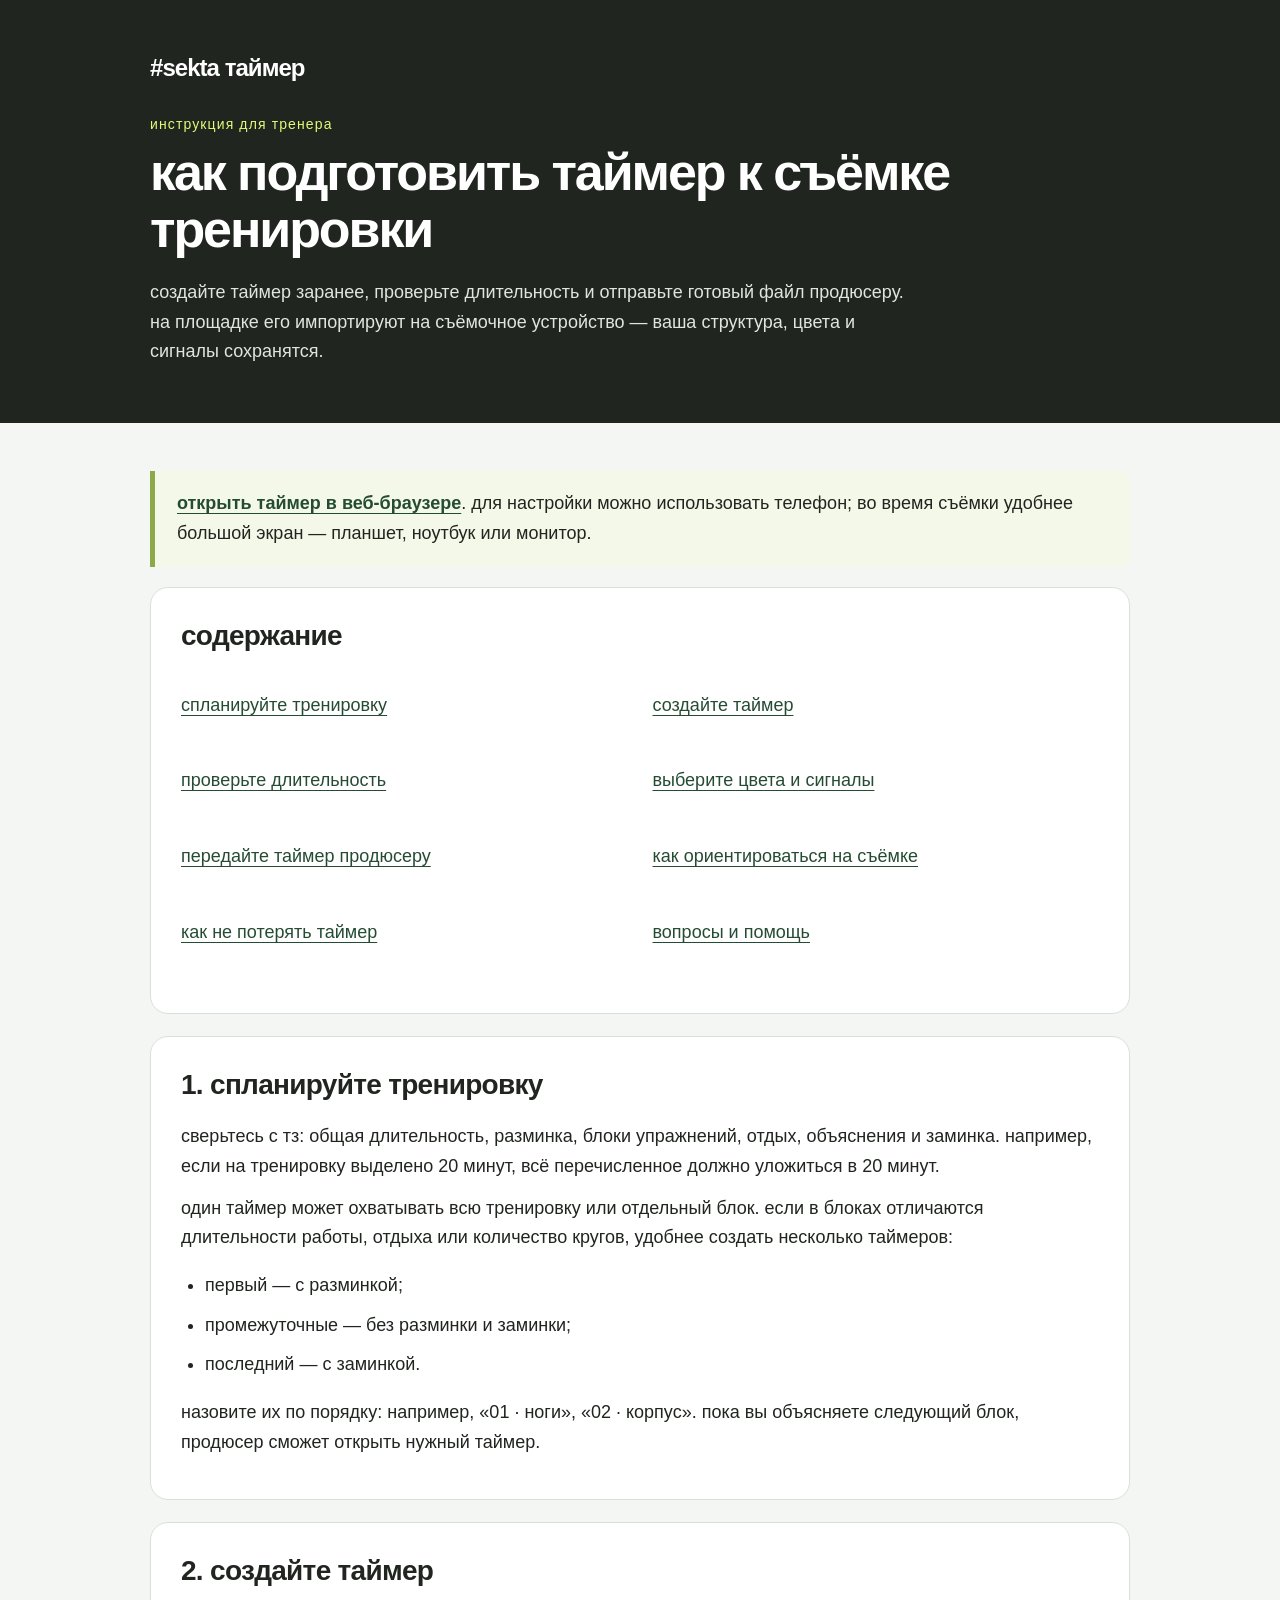
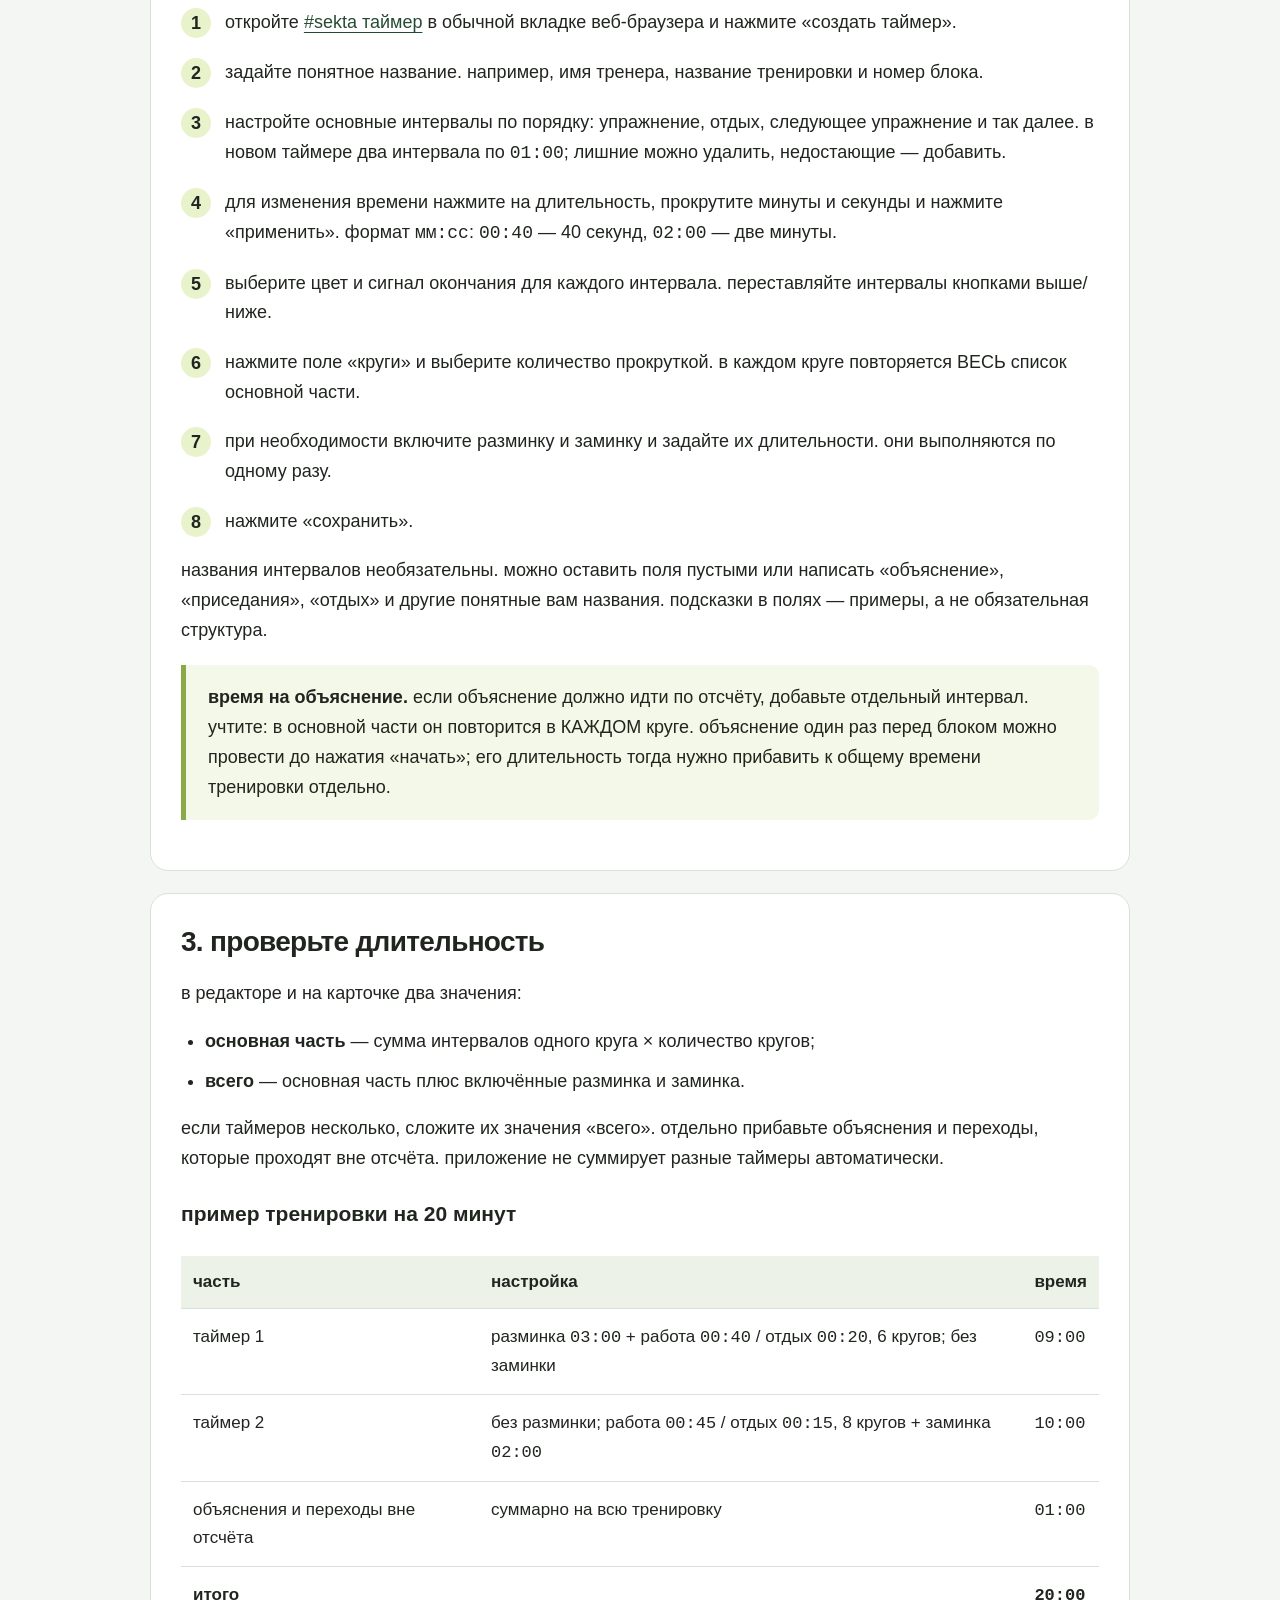
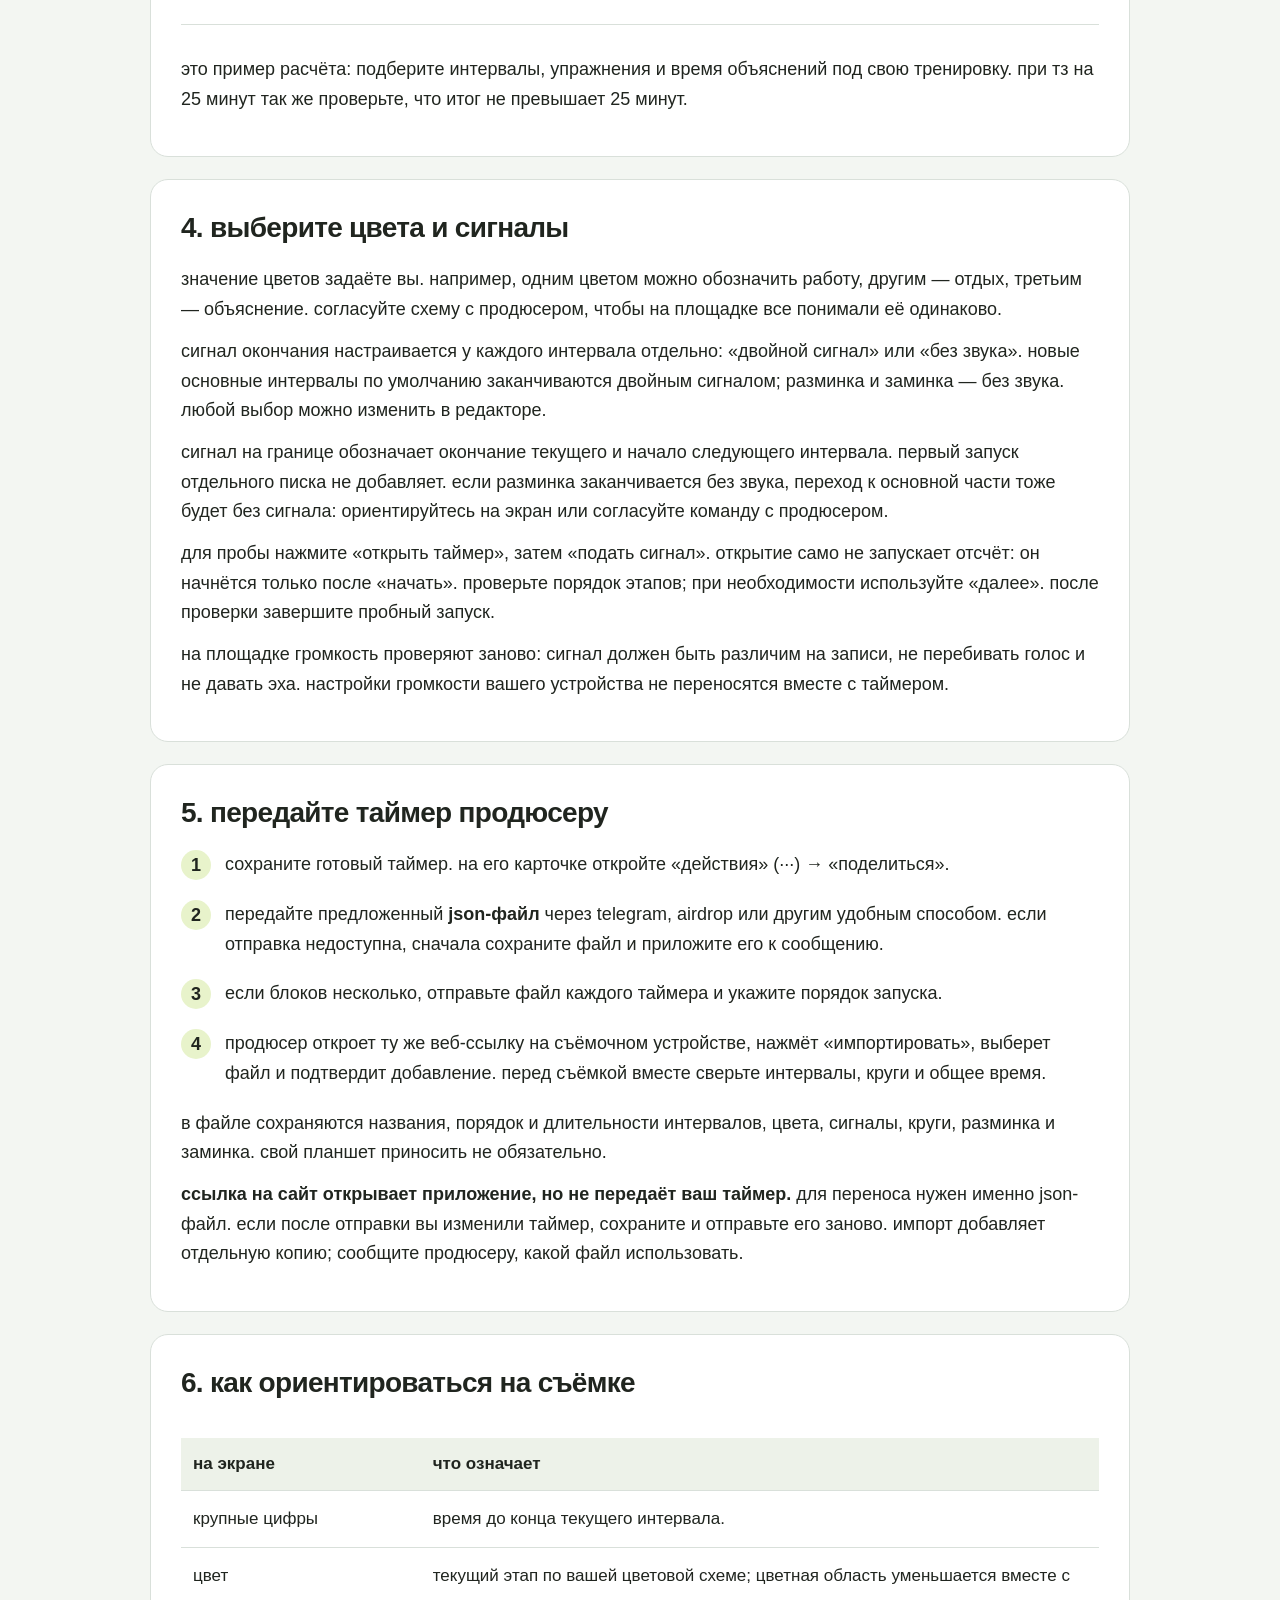
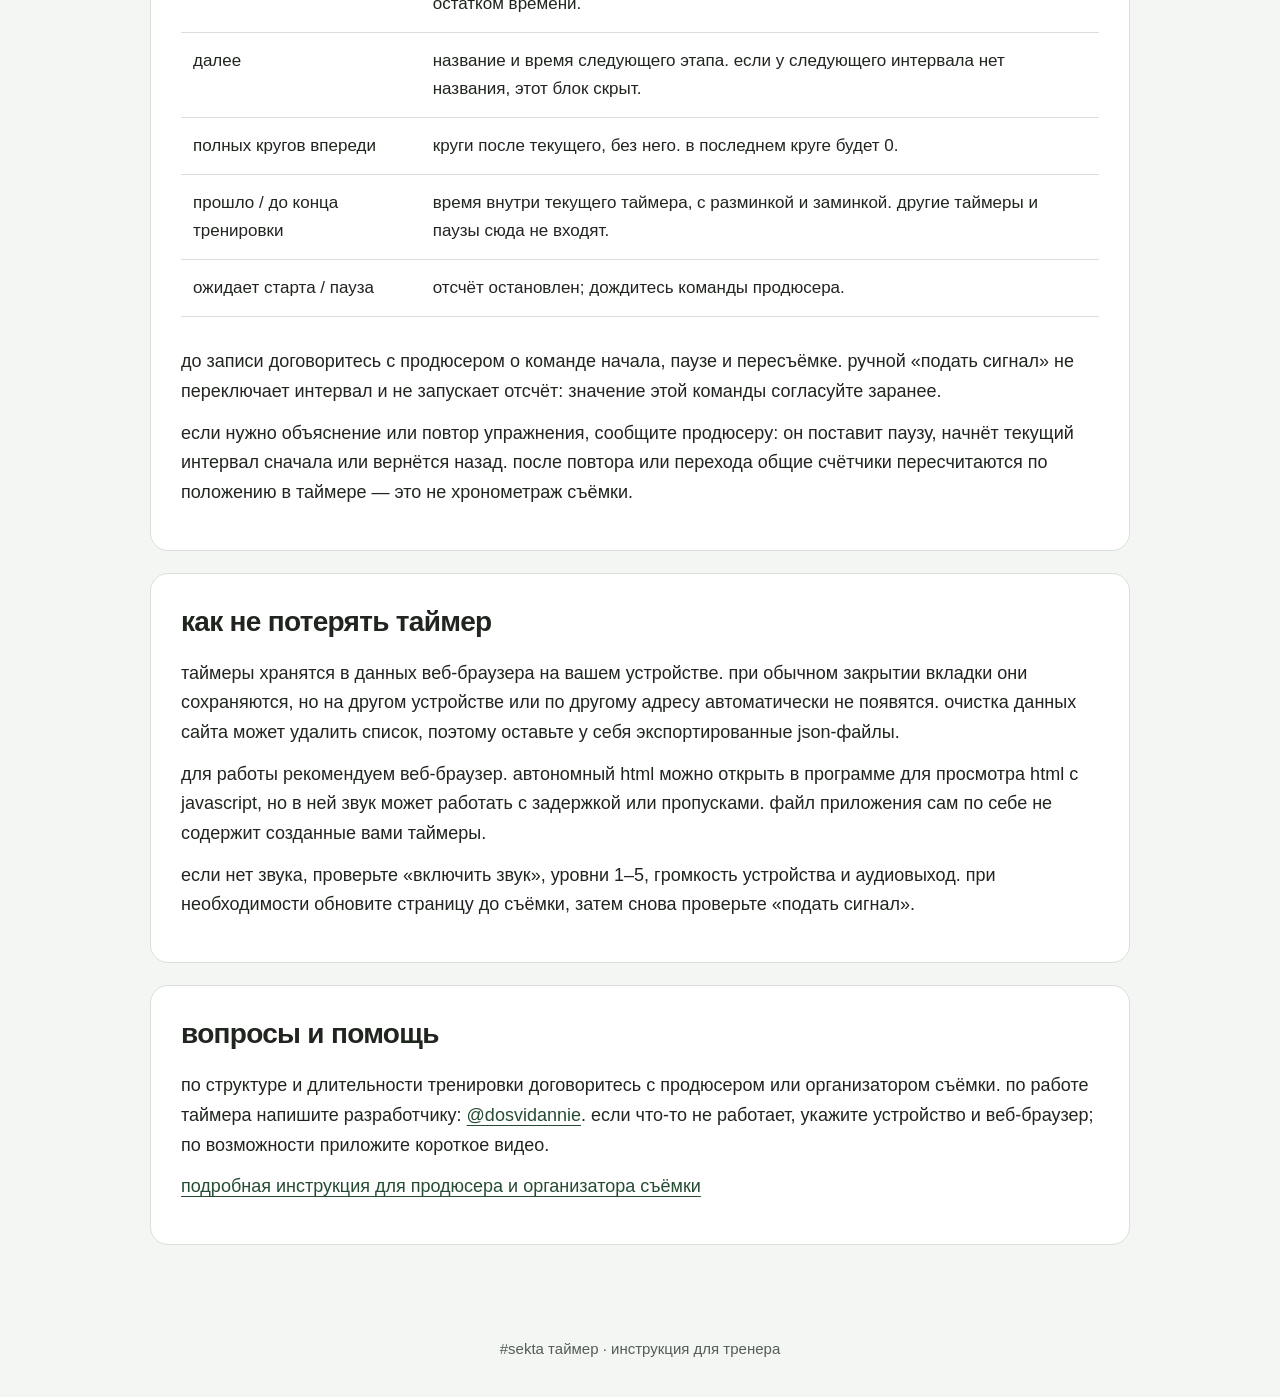
==== trainer-instruction.html @ 2a962382 "Publish separate trainer guide" ====
<!doctype html>
<html lang="ru">
<head>
<meta charset="utf-8">
<meta name="viewport" content="width=device-width, initial-scale=1">
<title>#sekta таймер — инструкция для тренера</title>
<style>
:root{color-scheme:light;--ink:#20251f;--muted:#535e55;--line:#d9e0da;--accent:#dffc77}*{box-sizing:border-box}html{scroll-behavior:smooth;scroll-padding-top:24px}body{margin:0;background:#f3f6f2;color:var(--ink);font-family:-apple-system,BlinkMacSystemFont,"Segoe UI",sans-serif;line-height:1.65;font-size:18px}header{background:#20251f;color:#fff;padding:48px max(24px,calc((100% - 980px)/2)) 44px}.brand{display:inline-block;font-size:24px;font-weight:700;letter-spacing:-.04em}.eyebrow{font-size:14px;letter-spacing:.08em;margin:25px 0 8px;color:#dffc77}h1{font-size:clamp(32px,5vw,52px);letter-spacing:-.04em;line-height:1.1;margin:0 0 20px;max-width:800px}header p{max-width:760px;color:#e0e6df}main{max-width:1028px;margin:auto;padding:28px 24px 70px}section,nav{background:white;border:1px solid var(--line);border-radius:18px;padding:30px;margin:0 0 22px}h2{font-size:28px;letter-spacing:-.025em;line-height:1.25;margin:0 0 20px}h3{font-size:21px;line-height:1.35;margin:26px 0 10px}p{margin:12px 0}a{color:#254c33;text-underline-offset:4px}header a{color:var(--accent)}strong{font-weight:750}li{margin:10px 0}ul,ol{padding-left:24px}.note{padding:18px 22px;border-left:5px solid #8ca947;background:#f3f8e8;border-radius:0 10px 10px 0;margin:20px 0}.pending{background:#fff6e8;border-color:#daa954}.small{font-size:15px;color:var(--muted)}.toc{display:grid;grid-template-columns:1fr 1fr;gap:10px 25px;list-style:none;padding:0}.toc a{display:block;padding:8px 0}.table-wrap{overflow-x:auto}table{width:100%;border-collapse:collapse;font-size:17px;margin:18px 0}th,td{padding:14px 12px;border-bottom:1px solid var(--line);vertical-align:top;text-align:left}th{background:#edf2e9;line-height:1.4}th:first-child,td:first-child{min-width:140px}code,.time{font-family:ui-monospace,SFMono-Regular,monospace;font-variant-numeric:tabular-nums;white-space:nowrap}.formula{padding:18px;background:#f1f4ef;border-radius:10px;line-height:1.9}.steps{counter-reset:step;list-style:none;padding:0}.steps li{position:relative;padding-left:44px;margin:20px 0}.steps li:before{counter-increment:step;content:counter(step);position:absolute;left:0;top:0;border-radius:50%;background:#e8f3cb;width:30px;height:30px;text-align:center;font-weight:700;line-height:30px}.toplink{font-size:15px;margin-top:24px;display:inline-block}footer{color:var(--muted);font-size:15px;text-align:center;padding:0 24px 35px}.no-break{break-inside:avoid}@media(max-width:650px){body{font-size:17px}header{padding:30px 22px}main{padding:20px 12px 40px}section,nav{padding:24px 20px}.toc{grid-template-columns:1fr}h2{font-size:25px}table{font-size:16px}}@media print{body{background:white;font-size:11pt}header{background:white;color:#111;padding:0 0 20px;border-bottom:2px solid #111}header p,.eyebrow{color:#444}main{padding:20px 0;max-width:none}section,nav{border:0;padding:0;margin-bottom:28px;break-inside:auto}h1{font-size:28pt}h2{font-size:19pt;break-after:avoid}h3{break-after:avoid}table{font-size:10pt}tr,.note{break-inside:avoid}.toplink{display:none}.table-wrap{overflow:visible}a{color:inherit}footer{text-align:left;padding:0}}
</style>
</head>
<body>
<header id="top"><div class="brand">#sekta таймер</div><div class="eyebrow">инструкция для тренера</div><h1>как подготовить таймер к съёмке тренировки</h1><p>создайте таймер заранее, проверьте длительность и отправьте готовый файл продюсеру. на площадке его импортируют на съёмочное устройство — ваша структура, цвета и сигналы сохранятся.</p></header>
<main>
<div class="note"><strong><a href="https://dosvidannie.github.io/sekta-timer-preview/">открыть таймер в веб-браузере</a></strong>. для настройки можно использовать телефон; во время съёмки удобнее большой экран — планшет, ноутбук или монитор.</div>
<nav aria-label="содержание"><h2>содержание</h2><ul class="toc"><li><a href="#plan">спланируйте тренировку</a></li><li><a href="#create">создайте таймер</a></li><li><a href="#time">проверьте длительность</a></li><li><a href="#signals">выберите цвета и сигналы</a></li><li><a href="#send">передайте таймер продюсеру</a></li><li><a href="#shoot">как ориентироваться на съёмке</a></li><li><a href="#storage">как не потерять таймер</a></li><li><a href="#contact">вопросы и помощь</a></li></ul></nav>
<section id="plan"><h2>1. спланируйте тренировку</h2><p>сверьтесь с тз: общая длительность, разминка, блоки упражнений, отдых, объяснения и заминка. например, если на тренировку выделено 20 минут, всё перечисленное должно уложиться в 20 минут.</p><p>один таймер может охватывать всю тренировку или отдельный блок. если в блоках отличаются длительности работы, отдыха или количество кругов, удобнее создать несколько таймеров:</p><ul><li>первый — с разминкой;</li><li>промежуточные — без разминки и заминки;</li><li>последний — с заминкой.</li></ul><p>назовите их по порядку: например, «01 · ноги», «02 · корпус». пока вы объясняете следующий блок, продюсер сможет открыть нужный таймер.</p></section>
<section id="create"><h2>2. создайте таймер</h2><ol class="steps"><li>откройте <a href="https://dosvidannie.github.io/sekta-timer-preview/">#sekta таймер</a> в обычной вкладке веб-браузера и нажмите «создать таймер».</li><li>задайте понятное название. например, имя тренера, название тренировки и номер блока.</li><li>настройте основные интервалы по порядку: упражнение, отдых, следующее упражнение и так далее. в новом таймере два интервала по <code>01:00</code>; лишние можно удалить, недостающие — добавить.</li><li>для изменения времени нажмите на длительность, прокрутите минуты и секунды и нажмите «применить». формат <code>мм:сс</code>: <code>00:40</code> — 40 секунд, <code>02:00</code> — две минуты.</li><li>выберите цвет и сигнал окончания для каждого интервала. переставляйте интервалы кнопками выше/ниже.</li><li>нажмите поле «круги» и выберите количество прокруткой. в каждом круге повторяется ВЕСЬ список основной части.</li><li>при необходимости включите разминку и заминку и задайте их длительности. они выполняются по одному разу.</li><li>нажмите «сохранить».</li></ol><p>названия интервалов необязательны. можно оставить поля пустыми или написать «объяснение», «приседания», «отдых» и другие понятные вам названия. подсказки в полях — примеры, а не обязательная структура.</p><div class="note"><strong>время на объяснение.</strong> если объяснение должно идти по отсчёту, добавьте отдельный интервал. учтите: в основной части он повторится в КАЖДОМ круге. объяснение один раз перед блоком можно провести до нажатия «начать»; его длительность тогда нужно прибавить к общему времени тренировки отдельно.</div></section>
<section id="time"><h2>3. проверьте длительность</h2><p>в редакторе и на карточке два значения:</p><ul><li><strong>основная часть</strong> — сумма интервалов одного круга × количество кругов;</li><li><strong>всего</strong> — основная часть плюс включённые разминка и заминка.</li></ul><p>если таймеров несколько, сложите их значения «всего». отдельно прибавьте объяснения и переходы, которые проходят вне отсчёта. приложение не суммирует разные таймеры автоматически.</p><h3>пример тренировки на 20 минут</h3><div class="table-wrap"><table><thead><tr><th>часть</th><th>настройка</th><th>время</th></tr></thead><tbody><tr><td>таймер 1</td><td>разминка <code>03:00</code> + работа <code>00:40</code> / отдых <code>00:20</code>, 6 кругов; без заминки</td><td><code>09:00</code></td></tr><tr><td>таймер 2</td><td>без разминки; работа <code>00:45</code> / отдых <code>00:15</code>, 8 кругов + заминка <code>02:00</code></td><td><code>10:00</code></td></tr><tr><td>объяснения и переходы вне отсчёта</td><td>суммарно на всю тренировку</td><td><code>01:00</code></td></tr><tr><td><strong>итого</strong></td><td></td><td><strong><code>20:00</code></strong></td></tr></tbody></table></div><p>это пример расчёта: подберите интервалы, упражнения и время объяснений под свою тренировку. при тз на 25 минут так же проверьте, что итог не превышает 25 минут.</p></section>
<section id="signals"><h2>4. выберите цвета и сигналы</h2><p>значение цветов задаёте вы. например, одним цветом можно обозначить работу, другим — отдых, третьим — объяснение. согласуйте схему с продюсером, чтобы на площадке все понимали её одинаково.</p><p>сигнал окончания настраивается у каждого интервала отдельно: «двойной сигнал» или «без звука». новые основные интервалы по умолчанию заканчиваются двойным сигналом; разминка и заминка — без звука. любой выбор можно изменить в редакторе.</p><p>сигнал на границе обозначает окончание текущего и начало следующего интервала. первый запуск отдельного писка не добавляет. если разминка заканчивается без звука, переход к основной части тоже будет без сигнала: ориентируйтесь на экран или согласуйте команду с продюсером.</p><p>для пробы нажмите «открыть таймер», затем «подать сигнал». открытие само не запускает отсчёт: он начнётся только после «начать». проверьте порядок этапов; при необходимости используйте «далее». после проверки завершите пробный запуск.</p><p>на площадке громкость проверяют заново: сигнал должен быть различим на записи, не перебивать голос и не давать эха. настройки громкости вашего устройства не переносятся вместе с таймером.</p></section>
<section id="send"><h2>5. передайте таймер продюсеру</h2><ol class="steps"><li>сохраните готовый таймер. на его карточке откройте «действия» (···) → «поделиться».</li><li>передайте предложенный <strong>json-файл</strong> через telegram, airdrop или другим удобным способом. если отправка недоступна, сначала сохраните файл и приложите его к сообщению.</li><li>если блоков несколько, отправьте файл каждого таймера и укажите порядок запуска.</li><li>продюсер откроет ту же веб-ссылку на съёмочном устройстве, нажмёт «импортировать», выберет файл и подтвердит добавление. перед съёмкой вместе сверьте интервалы, круги и общее время.</li></ol><p>в файле сохраняются названия, порядок и длительности интервалов, цвета, сигналы, круги, разминка и заминка. свой планшет приносить не обязательно.</p><p><strong>ссылка на сайт открывает приложение, но не передаёт ваш таймер.</strong> для переноса нужен именно json-файл. если после отправки вы изменили таймер, сохраните и отправьте его заново. импорт добавляет отдельную копию; сообщите продюсеру, какой файл использовать.</p></section>
<section id="shoot"><h2>6. как ориентироваться на съёмке</h2><div class="table-wrap"><table><thead><tr><th>на экране</th><th>что означает</th></tr></thead><tbody><tr><td>крупные цифры</td><td>время до конца текущего интервала.</td></tr><tr><td>цвет</td><td>текущий этап по вашей цветовой схеме; цветная область уменьшается вместе с остатком времени.</td></tr><tr><td>далее</td><td>название и время следующего этапа. если у следующего интервала нет названия, этот блок скрыт.</td></tr><tr><td>полных кругов впереди</td><td>круги после текущего, без него. в последнем круге будет 0.</td></tr><tr><td>прошло / до конца тренировки</td><td>время внутри текущего таймера, с разминкой и заминкой. другие таймеры и паузы сюда не входят.</td></tr><tr><td>ожидает старта / пауза</td><td>отсчёт остановлен; дождитесь команды продюсера.</td></tr></tbody></table></div><p>до записи договоритесь с продюсером о команде начала, паузе и пересъёмке. ручной «подать сигнал» не переключает интервал и не запускает отсчёт: значение этой команды согласуйте заранее.</p><p>если нужно объяснение или повтор упражнения, сообщите продюсеру: он поставит паузу, начнёт текущий интервал сначала или вернётся назад. после повтора или перехода общие счётчики пересчитаются по положению в таймере — это не хронометраж съёмки.</p></section>
<section id="storage"><h2>как не потерять таймер</h2><p>таймеры хранятся в данных веб-браузера на вашем устройстве. при обычном закрытии вкладки они сохраняются, но на другом устройстве или по другому адресу автоматически не появятся. очистка данных сайта может удалить список, поэтому оставьте у себя экспортированные json-файлы.</p><p>для работы рекомендуем веб-браузер. автономный html можно открыть в программе для просмотра html с javascript, но в ней звук может работать с задержкой или пропусками. файл приложения сам по себе не содержит созданные вами таймеры.</p><p>если нет звука, проверьте «включить звук», уровни 1–5, громкость устройства и аудиовыход. при необходимости обновите страницу до съёмки, затем снова проверьте «подать сигнал».</p></section>
<section id="contact"><h2>вопросы и помощь</h2><p>по структуре и длительности тренировки договоритесь с продюсером или организатором съёмки. по работе таймера напишите разработчику: <a href="https://t.me/dosvidannie">@dosvidannie</a>. если что-то не работает, укажите устройство и веб-браузер; по возможности приложите короткое видео.</p><p><a href="https://dosvidannie.github.io/sekta-timer-preview/instruction.html">подробная инструкция для продюсера и организатора съёмки</a></p></section>
</main><footer>#sekta таймер · инструкция для тренера</footer>
</body></html>
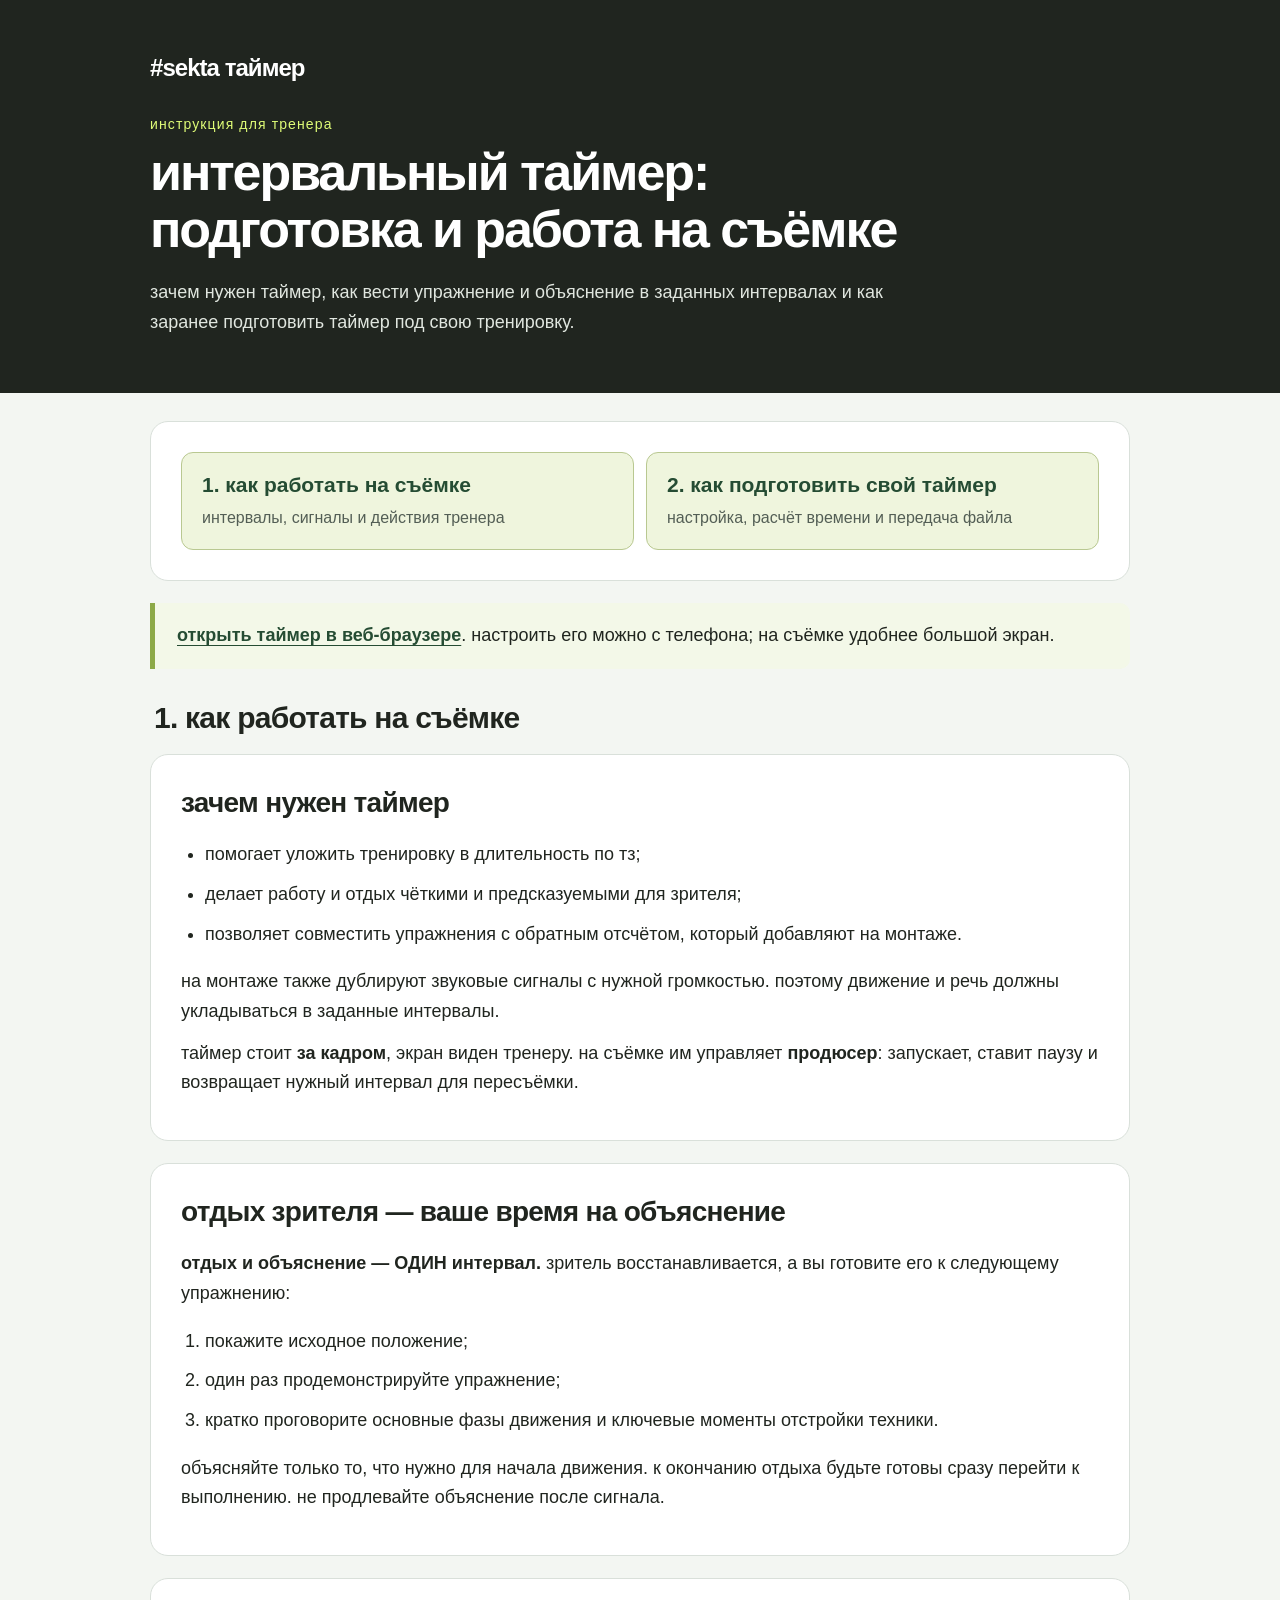
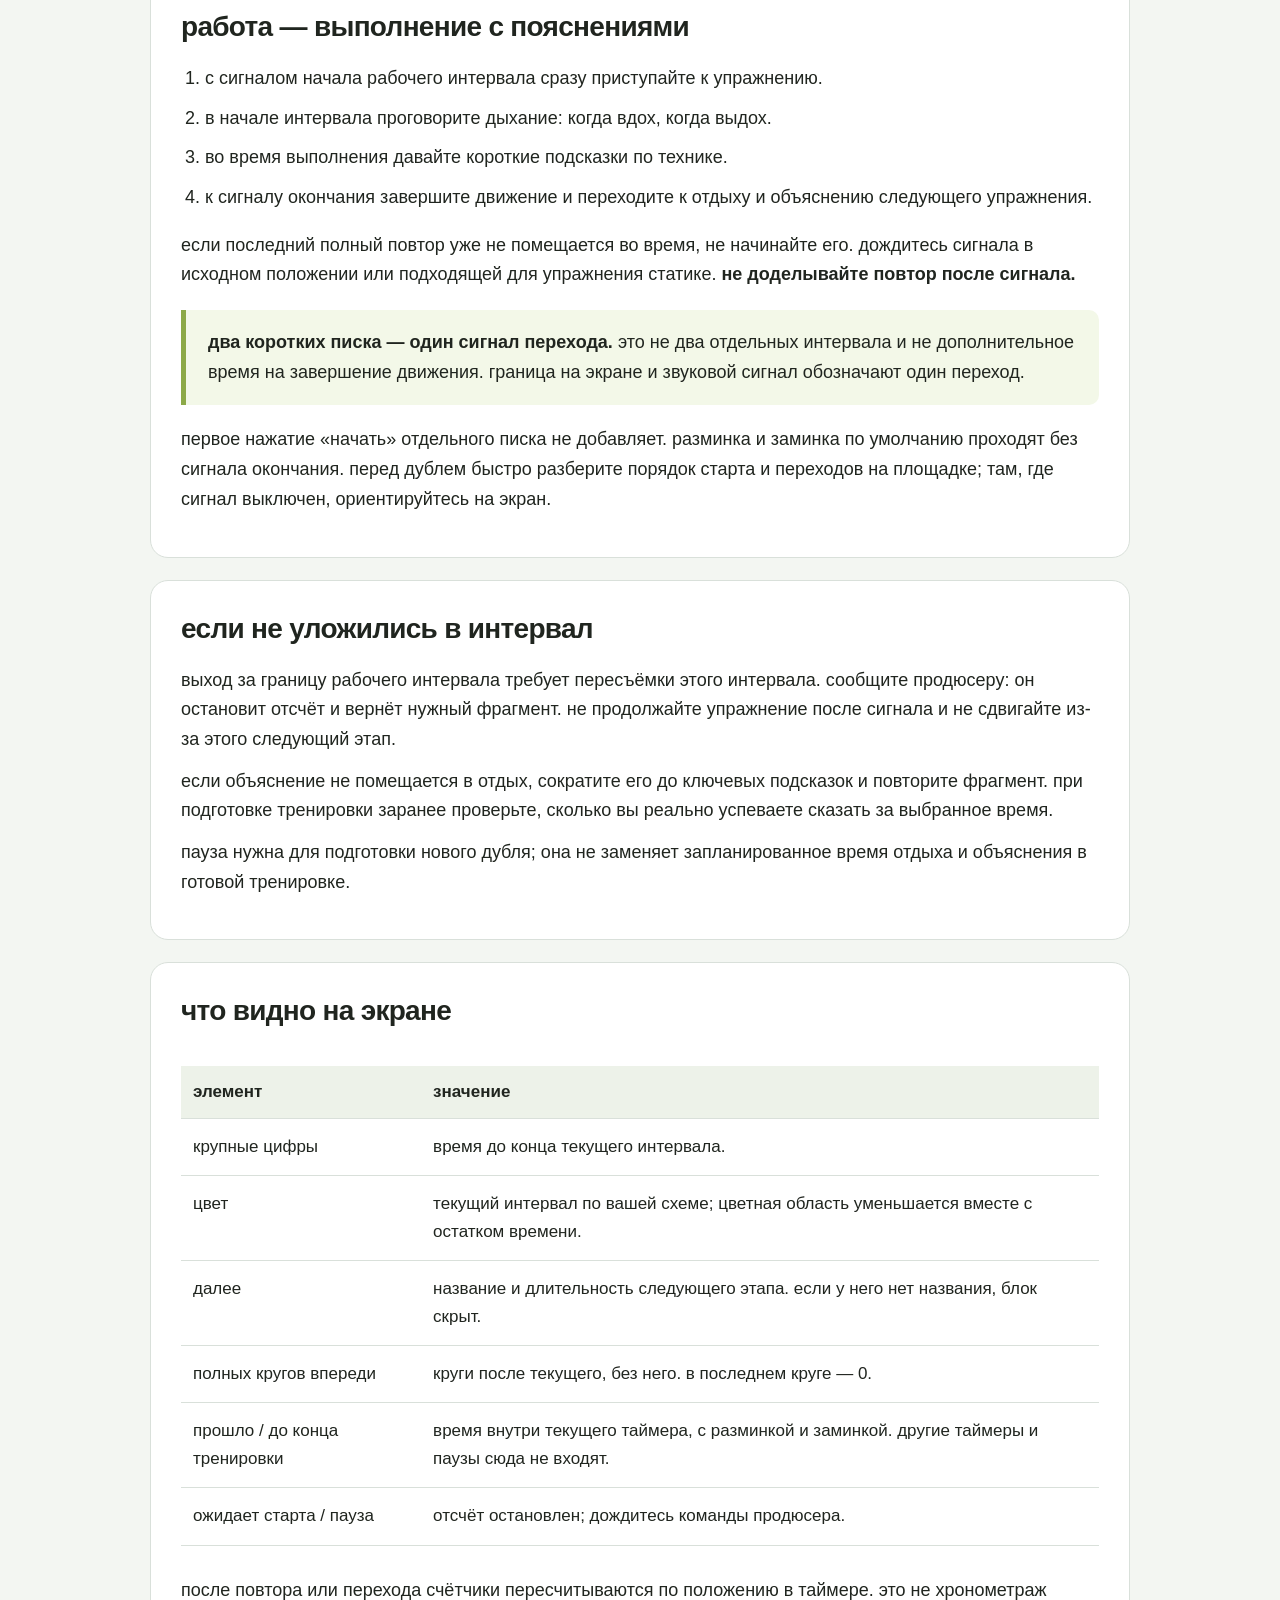
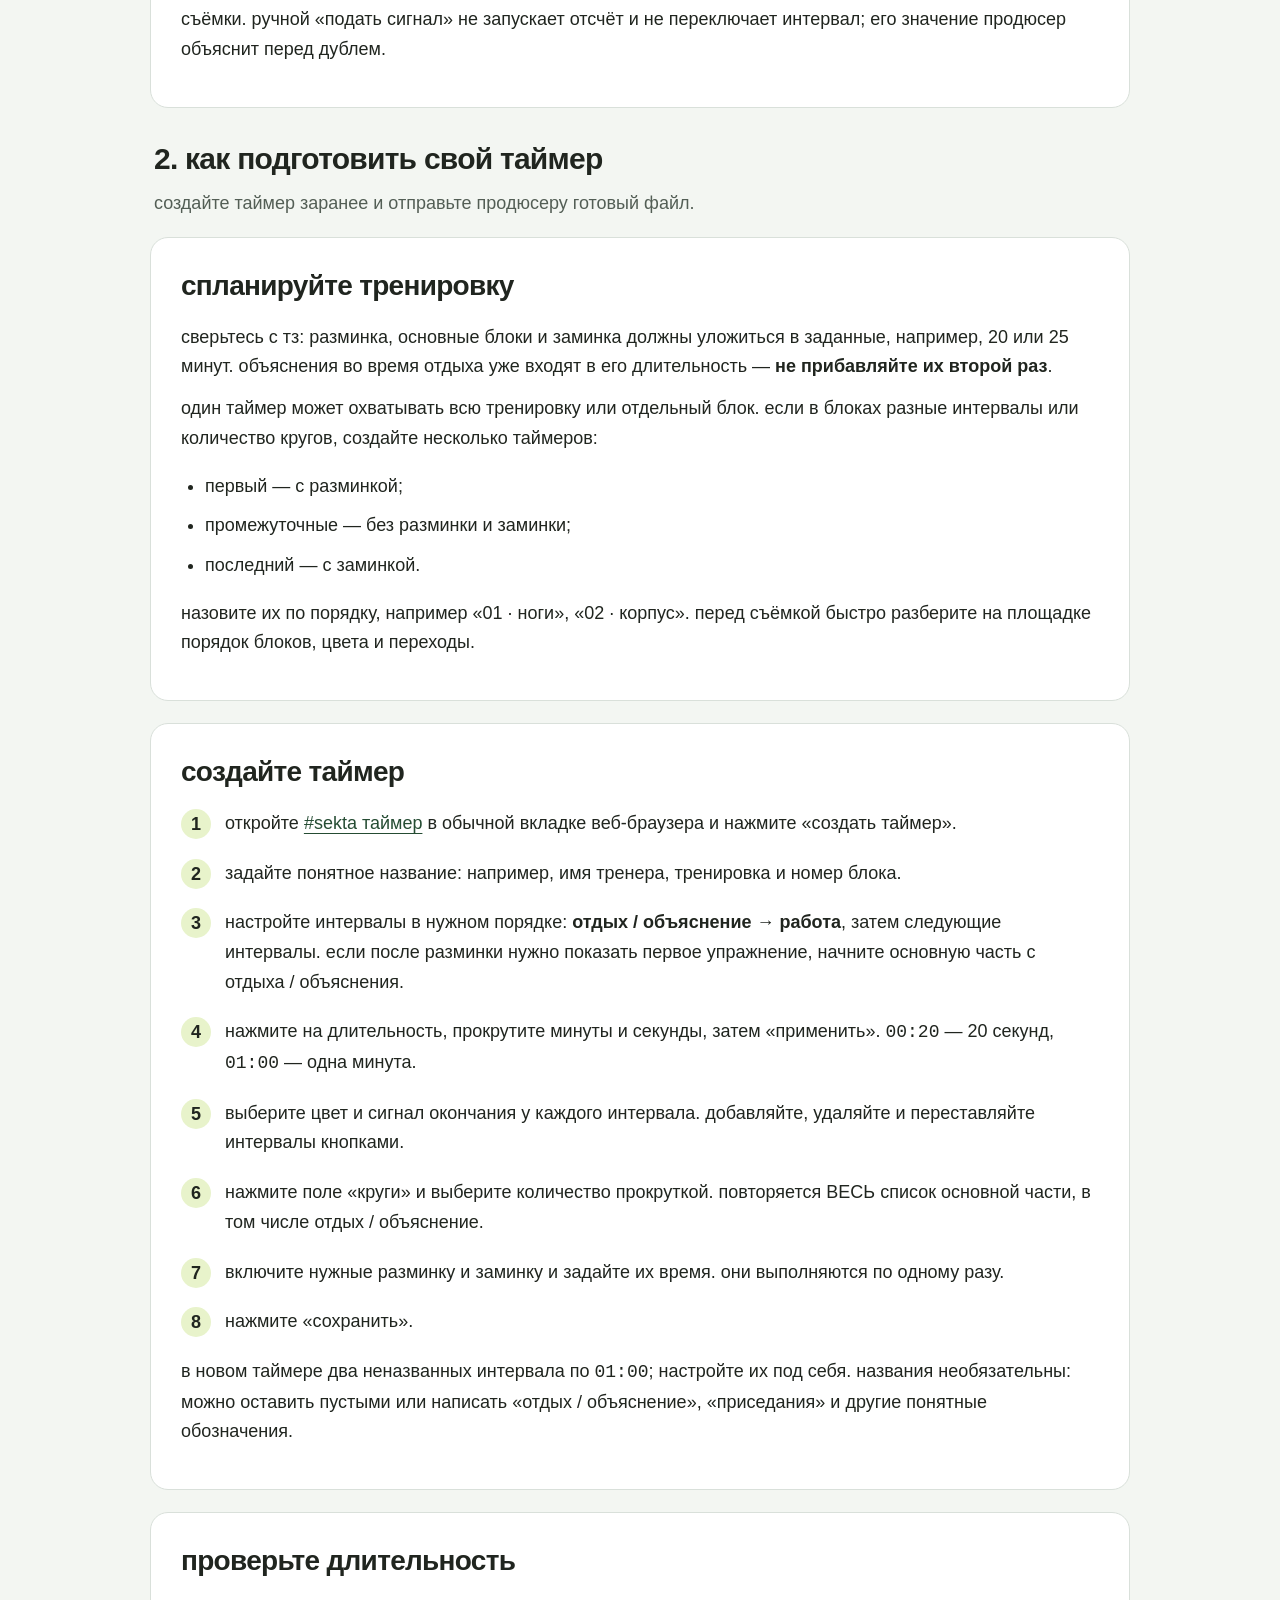
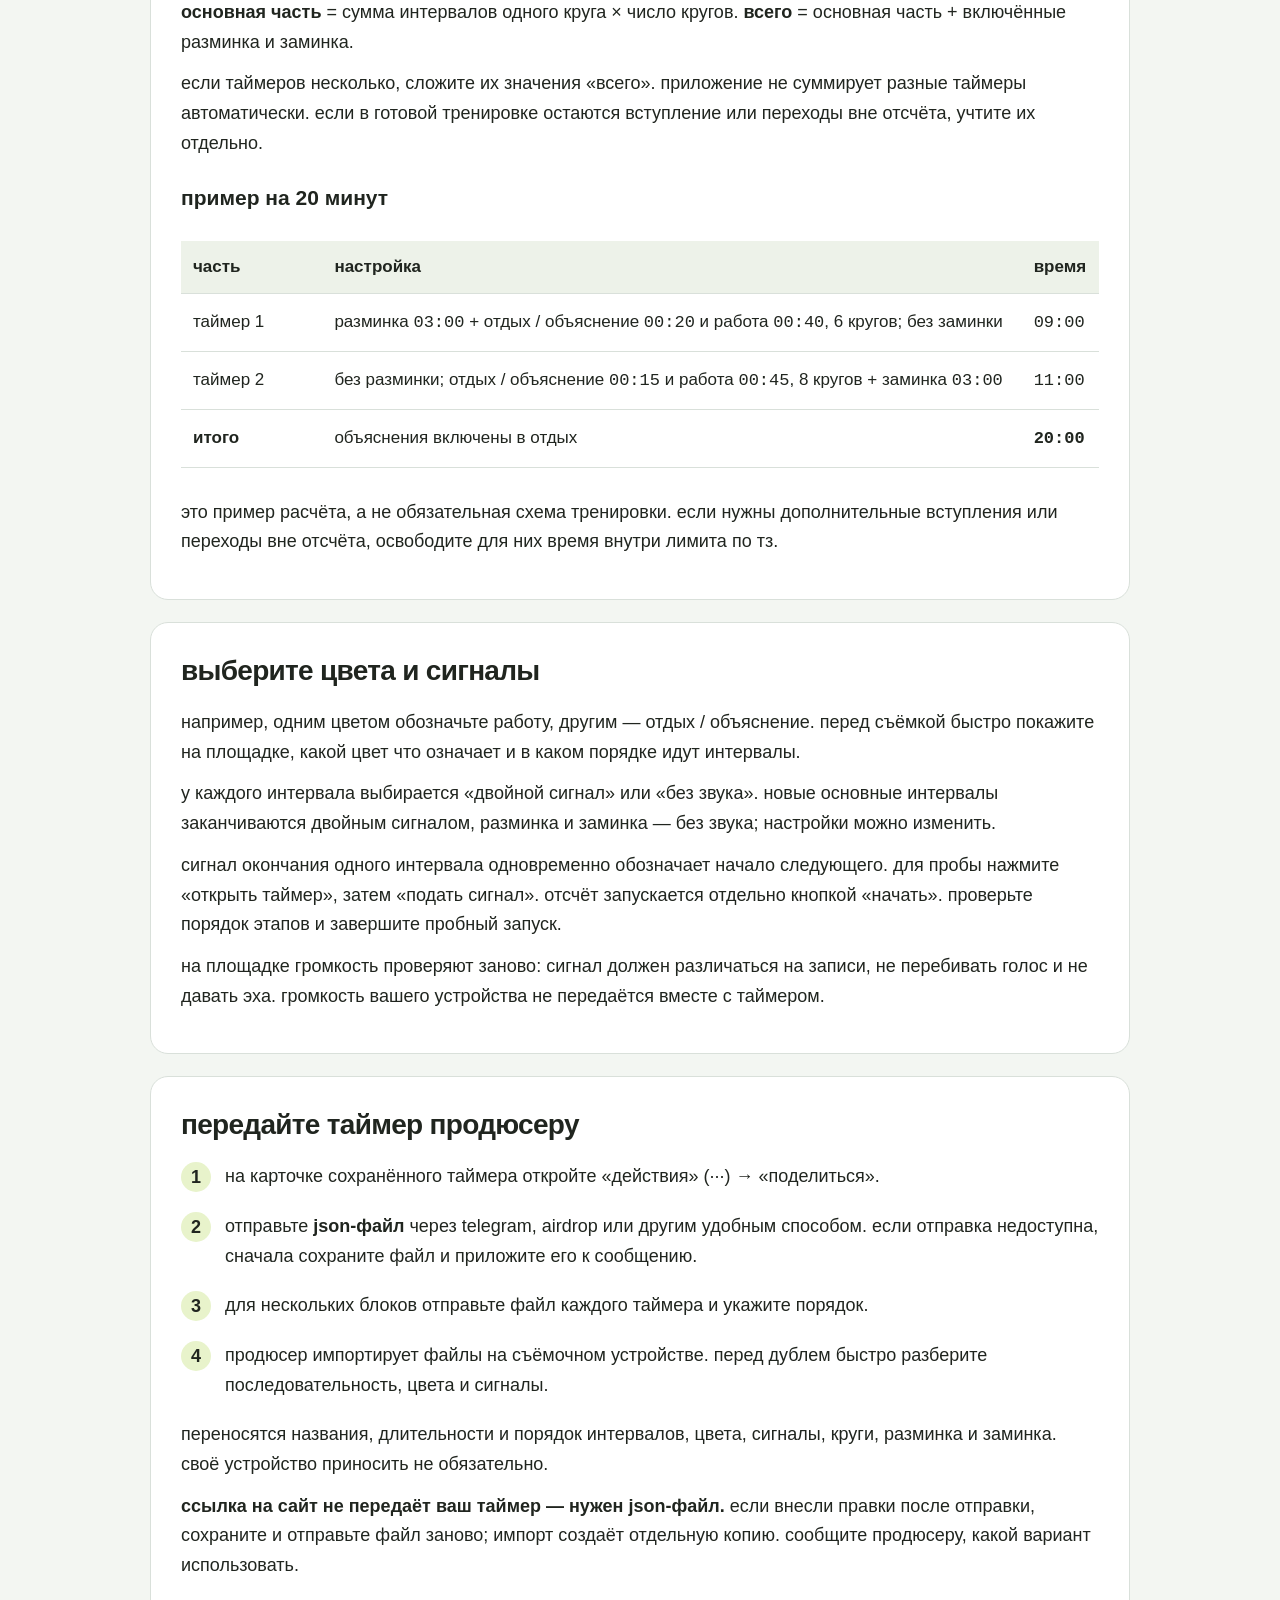
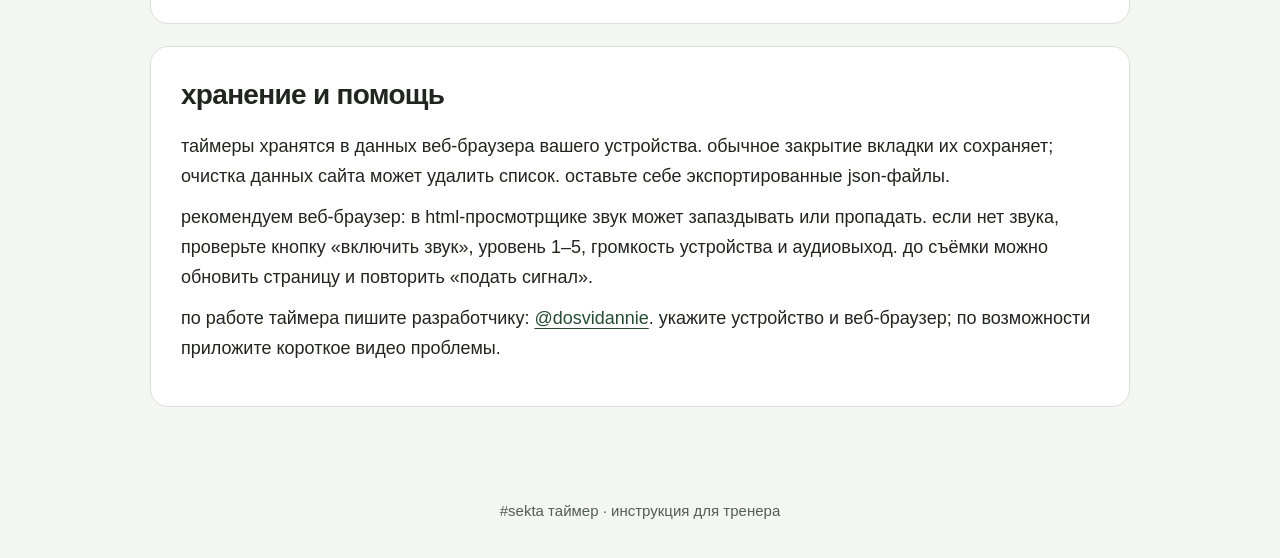
==== commit 6ad0c25c: "Update filming guidance and producer instructions" ====
--- a/trainer-instruction.html
+++ b/trainer-instruction.html
@@ -6,20 +6,26 @@
 <title>#sekta таймер — инструкция для тренера</title>
 <style>
 :root{color-scheme:light;--ink:#20251f;--muted:#535e55;--line:#d9e0da;--accent:#dffc77}*{box-sizing:border-box}html{scroll-behavior:smooth;scroll-padding-top:24px}body{margin:0;background:#f3f6f2;color:var(--ink);font-family:-apple-system,BlinkMacSystemFont,"Segoe UI",sans-serif;line-height:1.65;font-size:18px}header{background:#20251f;color:#fff;padding:48px max(24px,calc((100% - 980px)/2)) 44px}.brand{display:inline-block;font-size:24px;font-weight:700;letter-spacing:-.04em}.eyebrow{font-size:14px;letter-spacing:.08em;margin:25px 0 8px;color:#dffc77}h1{font-size:clamp(32px,5vw,52px);letter-spacing:-.04em;line-height:1.1;margin:0 0 20px;max-width:800px}header p{max-width:760px;color:#e0e6df}main{max-width:1028px;margin:auto;padding:28px 24px 70px}section,nav{background:white;border:1px solid var(--line);border-radius:18px;padding:30px;margin:0 0 22px}h2{font-size:28px;letter-spacing:-.025em;line-height:1.25;margin:0 0 20px}h3{font-size:21px;line-height:1.35;margin:26px 0 10px}p{margin:12px 0}a{color:#254c33;text-underline-offset:4px}header a{color:var(--accent)}strong{font-weight:750}li{margin:10px 0}ul,ol{padding-left:24px}.note{padding:18px 22px;border-left:5px solid #8ca947;background:#f3f8e8;border-radius:0 10px 10px 0;margin:20px 0}.pending{background:#fff6e8;border-color:#daa954}.small{font-size:15px;color:var(--muted)}.toc{display:grid;grid-template-columns:1fr 1fr;gap:10px 25px;list-style:none;padding:0}.toc a{display:block;padding:8px 0}.table-wrap{overflow-x:auto}table{width:100%;border-collapse:collapse;font-size:17px;margin:18px 0}th,td{padding:14px 12px;border-bottom:1px solid var(--line);vertical-align:top;text-align:left}th{background:#edf2e9;line-height:1.4}th:first-child,td:first-child{min-width:140px}code,.time{font-family:ui-monospace,SFMono-Regular,monospace;font-variant-numeric:tabular-nums;white-space:nowrap}.formula{padding:18px;background:#f1f4ef;border-radius:10px;line-height:1.9}.steps{counter-reset:step;list-style:none;padding:0}.steps li{position:relative;padding-left:44px;margin:20px 0}.steps li:before{counter-increment:step;content:counter(step);position:absolute;left:0;top:0;border-radius:50%;background:#e8f3cb;width:30px;height:30px;text-align:center;font-weight:700;line-height:30px}.toplink{font-size:15px;margin-top:24px;display:inline-block}footer{color:var(--muted);font-size:15px;text-align:center;padding:0 24px 35px}.no-break{break-inside:avoid}@media(max-width:650px){body{font-size:17px}header{padding:30px 22px}main{padding:20px 12px 40px}section,nav{padding:24px 20px}.toc{grid-template-columns:1fr}h2{font-size:25px}table{font-size:16px}}@media print{body{background:white;font-size:11pt}header{background:white;color:#111;padding:0 0 20px;border-bottom:2px solid #111}header p,.eyebrow{color:#444}main{padding:20px 0;max-width:none}section,nav{border:0;padding:0;margin-bottom:28px;break-inside:auto}h1{font-size:28pt}h2{font-size:19pt;break-after:avoid}h3{break-after:avoid}table{font-size:10pt}tr,.note{break-inside:avoid}.toplink{display:none}.table-wrap{overflow:visible}a{color:inherit}footer{text-align:left;padding:0}}
+.part-links{display:grid;grid-template-columns:1fr 1fr;gap:12px}.part-links a{display:flex;flex-direction:column;justify-content:center;min-height:90px;padding:18px 20px;background:#eff5dd;border:1px solid #b9c891;border-radius:12px;text-decoration:none}.part-links strong{font-size:21px;line-height:1.3}.part-links span{font-size:16px;margin-top:6px;color:var(--muted)}.part-heading{padding:10px 4px 18px}.part-heading h2{margin:0;font-size:30px}.part-heading p{margin-bottom:0;color:var(--muted)}@media(max-width:650px){.part-links{grid-template-columns:1fr}.part-links a{min-height:80px}.part-heading h2{font-size:26px}}@media print{.part-links{display:none}}
 </style>
 </head>
 <body>
-<header id="top"><div class="brand">#sekta таймер</div><div class="eyebrow">инструкция для тренера</div><h1>как подготовить таймер к съёмке тренировки</h1><p>создайте таймер заранее, проверьте длительность и отправьте готовый файл продюсеру. на площадке его импортируют на съёмочное устройство — ваша структура, цвета и сигналы сохранятся.</p></header>
+<header id="top"><div class="brand">#sekta таймер</div><div class="eyebrow">инструкция для тренера</div><h1>интервальный таймер: подготовка и работа на съёмке</h1><p>зачем нужен таймер, как вести упражнение и объяснение в заданных интервалах и как заранее подготовить таймер под свою тренировку.</p></header>
 <main>
-<div class="note"><strong><a href="https://dosvidannie.github.io/sekta-timer-preview/">открыть таймер в веб-браузере</a></strong>. для настройки можно использовать телефон; во время съёмки удобнее большой экран — планшет, ноутбук или монитор.</div>
-<nav aria-label="содержание"><h2>содержание</h2><ul class="toc"><li><a href="#plan">спланируйте тренировку</a></li><li><a href="#create">создайте таймер</a></li><li><a href="#time">проверьте длительность</a></li><li><a href="#signals">выберите цвета и сигналы</a></li><li><a href="#send">передайте таймер продюсеру</a></li><li><a href="#shoot">как ориентироваться на съёмке</a></li><li><a href="#storage">как не потерять таймер</a></li><li><a href="#contact">вопросы и помощь</a></li></ul></nav>
-<section id="plan"><h2>1. спланируйте тренировку</h2><p>сверьтесь с тз: общая длительность, разминка, блоки упражнений, отдых, объяснения и заминка. например, если на тренировку выделено 20 минут, всё перечисленное должно уложиться в 20 минут.</p><p>один таймер может охватывать всю тренировку или отдельный блок. если в блоках отличаются длительности работы, отдыха или количество кругов, удобнее создать несколько таймеров:</p><ul><li>первый — с разминкой;</li><li>промежуточные — без разминки и заминки;</li><li>последний — с заминкой.</li></ul><p>назовите их по порядку: например, «01 · ноги», «02 · корпус». пока вы объясняете следующий блок, продюсер сможет открыть нужный таймер.</p></section>
-<section id="create"><h2>2. создайте таймер</h2><ol class="steps"><li>откройте <a href="https://dosvidannie.github.io/sekta-timer-preview/">#sekta таймер</a> в обычной вкладке веб-браузера и нажмите «создать таймер».</li><li>задайте понятное название. например, имя тренера, название тренировки и номер блока.</li><li>настройте основные интервалы по порядку: упражнение, отдых, следующее упражнение и так далее. в новом таймере два интервала по <code>01:00</code>; лишние можно удалить, недостающие — добавить.</li><li>для изменения времени нажмите на длительность, прокрутите минуты и секунды и нажмите «применить». формат <code>мм:сс</code>: <code>00:40</code> — 40 секунд, <code>02:00</code> — две минуты.</li><li>выберите цвет и сигнал окончания для каждого интервала. переставляйте интервалы кнопками выше/ниже.</li><li>нажмите поле «круги» и выберите количество прокруткой. в каждом круге повторяется ВЕСЬ список основной части.</li><li>при необходимости включите разминку и заминку и задайте их длительности. они выполняются по одному разу.</li><li>нажмите «сохранить».</li></ol><p>названия интервалов необязательны. можно оставить поля пустыми или написать «объяснение», «приседания», «отдых» и другие понятные вам названия. подсказки в полях — примеры, а не обязательная структура.</p><div class="note"><strong>время на объяснение.</strong> если объяснение должно идти по отсчёту, добавьте отдельный интервал. учтите: в основной части он повторится в КАЖДОМ круге. объяснение один раз перед блоком можно провести до нажатия «начать»; его длительность тогда нужно прибавить к общему времени тренировки отдельно.</div></section>
-<section id="time"><h2>3. проверьте длительность</h2><p>в редакторе и на карточке два значения:</p><ul><li><strong>основная часть</strong> — сумма интервалов одного круга × количество кругов;</li><li><strong>всего</strong> — основная часть плюс включённые разминка и заминка.</li></ul><p>если таймеров несколько, сложите их значения «всего». отдельно прибавьте объяснения и переходы, которые проходят вне отсчёта. приложение не суммирует разные таймеры автоматически.</p><h3>пример тренировки на 20 минут</h3><div class="table-wrap"><table><thead><tr><th>часть</th><th>настройка</th><th>время</th></tr></thead><tbody><tr><td>таймер 1</td><td>разминка <code>03:00</code> + работа <code>00:40</code> / отдых <code>00:20</code>, 6 кругов; без заминки</td><td><code>09:00</code></td></tr><tr><td>таймер 2</td><td>без разминки; работа <code>00:45</code> / отдых <code>00:15</code>, 8 кругов + заминка <code>02:00</code></td><td><code>10:00</code></td></tr><tr><td>объяснения и переходы вне отсчёта</td><td>суммарно на всю тренировку</td><td><code>01:00</code></td></tr><tr><td><strong>итого</strong></td><td></td><td><strong><code>20:00</code></strong></td></tr></tbody></table></div><p>это пример расчёта: подберите интервалы, упражнения и время объяснений под свою тренировку. при тз на 25 минут так же проверьте, что итог не превышает 25 минут.</p></section>
-<section id="signals"><h2>4. выберите цвета и сигналы</h2><p>значение цветов задаёте вы. например, одним цветом можно обозначить работу, другим — отдых, третьим — объяснение. согласуйте схему с продюсером, чтобы на площадке все понимали её одинаково.</p><p>сигнал окончания настраивается у каждого интервала отдельно: «двойной сигнал» или «без звука». новые основные интервалы по умолчанию заканчиваются двойным сигналом; разминка и заминка — без звука. любой выбор можно изменить в редакторе.</p><p>сигнал на границе обозначает окончание текущего и начало следующего интервала. первый запуск отдельного писка не добавляет. если разминка заканчивается без звука, переход к основной части тоже будет без сигнала: ориентируйтесь на экран или согласуйте команду с продюсером.</p><p>для пробы нажмите «открыть таймер», затем «подать сигнал». открытие само не запускает отсчёт: он начнётся только после «начать». проверьте порядок этапов; при необходимости используйте «далее». после проверки завершите пробный запуск.</p><p>на площадке громкость проверяют заново: сигнал должен быть различим на записи, не перебивать голос и не давать эха. настройки громкости вашего устройства не переносятся вместе с таймером.</p></section>
-<section id="send"><h2>5. передайте таймер продюсеру</h2><ol class="steps"><li>сохраните готовый таймер. на его карточке откройте «действия» (···) → «поделиться».</li><li>передайте предложенный <strong>json-файл</strong> через telegram, airdrop или другим удобным способом. если отправка недоступна, сначала сохраните файл и приложите его к сообщению.</li><li>если блоков несколько, отправьте файл каждого таймера и укажите порядок запуска.</li><li>продюсер откроет ту же веб-ссылку на съёмочном устройстве, нажмёт «импортировать», выберет файл и подтвердит добавление. перед съёмкой вместе сверьте интервалы, круги и общее время.</li></ol><p>в файле сохраняются названия, порядок и длительности интервалов, цвета, сигналы, круги, разминка и заминка. свой планшет приносить не обязательно.</p><p><strong>ссылка на сайт открывает приложение, но не передаёт ваш таймер.</strong> для переноса нужен именно json-файл. если после отправки вы изменили таймер, сохраните и отправьте его заново. импорт добавляет отдельную копию; сообщите продюсеру, какой файл использовать.</p></section>
-<section id="shoot"><h2>6. как ориентироваться на съёмке</h2><div class="table-wrap"><table><thead><tr><th>на экране</th><th>что означает</th></tr></thead><tbody><tr><td>крупные цифры</td><td>время до конца текущего интервала.</td></tr><tr><td>цвет</td><td>текущий этап по вашей цветовой схеме; цветная область уменьшается вместе с остатком времени.</td></tr><tr><td>далее</td><td>название и время следующего этапа. если у следующего интервала нет названия, этот блок скрыт.</td></tr><tr><td>полных кругов впереди</td><td>круги после текущего, без него. в последнем круге будет 0.</td></tr><tr><td>прошло / до конца тренировки</td><td>время внутри текущего таймера, с разминкой и заминкой. другие таймеры и паузы сюда не входят.</td></tr><tr><td>ожидает старта / пауза</td><td>отсчёт остановлен; дождитесь команды продюсера.</td></tr></tbody></table></div><p>до записи договоритесь с продюсером о команде начала, паузе и пересъёмке. ручной «подать сигнал» не переключает интервал и не запускает отсчёт: значение этой команды согласуйте заранее.</p><p>если нужно объяснение или повтор упражнения, сообщите продюсеру: он поставит паузу, начнёт текущий интервал сначала или вернётся назад. после повтора или перехода общие счётчики пересчитаются по положению в таймере — это не хронометраж съёмки.</p></section>
-<section id="storage"><h2>как не потерять таймер</h2><p>таймеры хранятся в данных веб-браузера на вашем устройстве. при обычном закрытии вкладки они сохраняются, но на другом устройстве или по другому адресу автоматически не появятся. очистка данных сайта может удалить список, поэтому оставьте у себя экспортированные json-файлы.</p><p>для работы рекомендуем веб-браузер. автономный html можно открыть в программе для просмотра html с javascript, но в ней звук может работать с задержкой или пропусками. файл приложения сам по себе не содержит созданные вами таймеры.</p><p>если нет звука, проверьте «включить звук», уровни 1–5, громкость устройства и аудиовыход. при необходимости обновите страницу до съёмки, затем снова проверьте «подать сигнал».</p></section>
-<section id="contact"><h2>вопросы и помощь</h2><p>по структуре и длительности тренировки договоритесь с продюсером или организатором съёмки. по работе таймера напишите разработчику: <a href="https://t.me/dosvidannie">@dosvidannie</a>. если что-то не работает, укажите устройство и веб-браузер; по возможности приложите короткое видео.</p><p><a href="https://dosvidannie.github.io/sekta-timer-preview/instruction.html">подробная инструкция для продюсера и организатора съёмки</a></p></section>
+<nav aria-label="две части инструкции"><div class="part-links"><a href="#on-set"><strong>1. как работать на съёмке</strong><span>интервалы, сигналы и действия тренера</span></a><a href="#prepare"><strong>2. как подготовить свой таймер</strong><span>настройка, расчёт времени и передача файла</span></a></div></nav>
+<div class="note"><a href="https://dosvidannie.github.io/sekta-timer-preview/"><strong>открыть таймер в веб-браузере</strong></a>. настроить его можно с телефона; на съёмке удобнее большой экран.</div>
+<div class="part-heading" id="on-set"><h2>1. как работать на съёмке</h2></div>
+<section id="why"><h2>зачем нужен таймер</h2><ul><li>помогает уложить тренировку в длительность по тз;</li><li>делает работу и отдых чёткими и предсказуемыми для зрителя;</li><li>позволяет совместить упражнения с обратным отсчётом, который добавляют на монтаже.</li></ul><p>на монтаже также дублируют звуковые сигналы с нужной громкостью. поэтому движение и речь должны укладываться в заданные интервалы.</p><p>таймер стоит <strong>за кадром</strong>, экран виден тренеру. на съёмке им управляет <strong>продюсер</strong>: запускает, ставит паузу и возвращает нужный интервал для пересъёмки.</p></section>
+<section id="rest"><h2>отдых зрителя — ваше время на объяснение</h2><p><strong>отдых и объяснение — ОДИН интервал.</strong> зритель восстанавливается, а вы готовите его к следующему упражнению:</p><ol><li>покажите исходное положение;</li><li>один раз продемонстрируйте упражнение;</li><li>кратко проговорите основные фазы движения и ключевые моменты отстройки техники.</li></ol><p>объясняйте только то, что нужно для начала движения. к окончанию отдыха будьте готовы сразу перейти к выполнению. не продлевайте объяснение после сигнала.</p></section>
+<section id="work"><h2>работа — выполнение с пояснениями</h2><ol><li>с сигналом начала рабочего интервала сразу приступайте к упражнению.</li><li>в начале интервала проговорите дыхание: когда вдох, когда выдох.</li><li>во время выполнения давайте короткие подсказки по технике.</li><li>к сигналу окончания завершите движение и переходите к отдыху и объяснению следующего упражнения.</li></ol><p>если последний полный повтор уже не помещается во время, не начинайте его. дождитесь сигнала в исходном положении или подходящей для упражнения статике. <strong>не доделывайте повтор после сигнала.</strong></p><div class="note"><strong>два коротких писка — один сигнал перехода.</strong> это не два отдельных интервала и не дополнительное время на завершение движения. граница на экране и звуковой сигнал обозначают один переход.</div><p>первое нажатие «начать» отдельного писка не добавляет. разминка и заминка по умолчанию проходят без сигнала окончания. перед дублем быстро разберите порядок старта и переходов на площадке; там, где сигнал выключен, ориентируйтесь на экран.</p></section>
+<section id="retake"><h2>если не уложились в интервал</h2><p>выход за границу рабочего интервала требует пересъёмки этого интервала. сообщите продюсеру: он остановит отсчёт и вернёт нужный фрагмент. не продолжайте упражнение после сигнала и не сдвигайте из-за этого следующий этап.</p><p>если объяснение не помещается в отдых, сократите его до ключевых подсказок и повторите фрагмент. при подготовке тренировки заранее проверьте, сколько вы реально успеваете сказать за выбранное время.</p><p>пауза нужна для подготовки нового дубля; она не заменяет запланированное время отдыха и объяснения в готовой тренировке.</p></section>
+<section id="shoot"><h2>что видно на экране</h2><div class="table-wrap"><table><thead><tr><th>элемент</th><th>значение</th></tr></thead><tbody><tr><td>крупные цифры</td><td>время до конца текущего интервала.</td></tr><tr><td>цвет</td><td>текущий интервал по вашей схеме; цветная область уменьшается вместе с остатком времени.</td></tr><tr><td>далее</td><td>название и длительность следующего этапа. если у него нет названия, блок скрыт.</td></tr><tr><td>полных кругов впереди</td><td>круги после текущего, без него. в последнем круге — 0.</td></tr><tr><td>прошло / до конца тренировки</td><td>время внутри текущего таймера, с разминкой и заминкой. другие таймеры и паузы сюда не входят.</td></tr><tr><td>ожидает старта / пауза</td><td>отсчёт остановлен; дождитесь команды продюсера.</td></tr></tbody></table></div><p>после повтора или перехода счётчики пересчитываются по положению в таймере. это не хронометраж съёмки. ручной «подать сигнал» не запускает отсчёт и не переключает интервал; его значение продюсер объяснит перед дублем.</p></section>
+<div class="part-heading" id="prepare"><h2>2. как подготовить свой таймер</h2><p>создайте таймер заранее и отправьте продюсеру готовый файл.</p></div>
+<section id="plan"><h2>спланируйте тренировку</h2><p>сверьтесь с тз: разминка, основные блоки и заминка должны уложиться в заданные, например, 20 или 25 минут. объяснения во время отдыха уже входят в его длительность — <strong>не прибавляйте их второй раз</strong>.</p><p>один таймер может охватывать всю тренировку или отдельный блок. если в блоках разные интервалы или количество кругов, создайте несколько таймеров:</p><ul><li>первый — с разминкой;</li><li>промежуточные — без разминки и заминки;</li><li>последний — с заминкой.</li></ul><p>назовите их по порядку, например «01 · ноги», «02 · корпус». перед съёмкой быстро разберите на площадке порядок блоков, цвета и переходы.</p></section>
+<section id="create"><h2>создайте таймер</h2><ol class="steps"><li>откройте <a href="https://dosvidannie.github.io/sekta-timer-preview/">#sekta таймер</a> в обычной вкладке веб-браузера и нажмите «создать таймер».</li><li>задайте понятное название: например, имя тренера, тренировка и номер блока.</li><li>настройте интервалы в нужном порядке: <strong>отдых / объяснение → работа</strong>, затем следующие интервалы. если после разминки нужно показать первое упражнение, начните основную часть с отдыха / объяснения.</li><li>нажмите на длительность, прокрутите минуты и секунды, затем «применить». <code>00:20</code> — 20 секунд, <code>01:00</code> — одна минута.</li><li>выберите цвет и сигнал окончания у каждого интервала. добавляйте, удаляйте и переставляйте интервалы кнопками.</li><li>нажмите поле «круги» и выберите количество прокруткой. повторяется ВЕСЬ список основной части, в том числе отдых / объяснение.</li><li>включите нужные разминку и заминку и задайте их время. они выполняются по одному разу.</li><li>нажмите «сохранить».</li></ol><p>в новом таймере два неназванных интервала по <code>01:00</code>; настройте их под себя. названия необязательны: можно оставить пустыми или написать «отдых / объяснение», «приседания» и другие понятные обозначения.</p></section>
+<section id="time"><h2>проверьте длительность</h2><p><strong>основная часть</strong> = сумма интервалов одного круга × число кругов. <strong>всего</strong> = основная часть + включённые разминка и заминка.</p><p>если таймеров несколько, сложите их значения «всего». приложение не суммирует разные таймеры автоматически. если в готовой тренировке остаются вступление или переходы вне отсчёта, учтите их отдельно.</p><h3>пример на 20 минут</h3><div class="table-wrap"><table><thead><tr><th>часть</th><th>настройка</th><th>время</th></tr></thead><tbody><tr><td>таймер 1</td><td>разминка <code>03:00</code> + отдых / объяснение <code>00:20</code> и работа <code>00:40</code>, 6 кругов; без заминки</td><td><code>09:00</code></td></tr><tr><td>таймер 2</td><td>без разминки; отдых / объяснение <code>00:15</code> и работа <code>00:45</code>, 8 кругов + заминка <code>03:00</code></td><td><code>11:00</code></td></tr><tr><td><strong>итого</strong></td><td>объяснения включены в отдых</td><td><strong><code>20:00</code></strong></td></tr></tbody></table></div><p>это пример расчёта, а не обязательная схема тренировки. если нужны дополнительные вступления или переходы вне отсчёта, освободите для них время внутри лимита по тз.</p></section>
+<section id="signals"><h2>выберите цвета и сигналы</h2><p>например, одним цветом обозначьте работу, другим — отдых / объяснение. перед съёмкой быстро покажите на площадке, какой цвет что означает и в каком порядке идут интервалы.</p><p>у каждого интервала выбирается «двойной сигнал» или «без звука». новые основные интервалы заканчиваются двойным сигналом, разминка и заминка — без звука; настройки можно изменить.</p><p>сигнал окончания одного интервала одновременно обозначает начало следующего. для пробы нажмите «открыть таймер», затем «подать сигнал». отсчёт запускается отдельно кнопкой «начать». проверьте порядок этапов и завершите пробный запуск.</p><p>на площадке громкость проверяют заново: сигнал должен различаться на записи, не перебивать голос и не давать эха. громкость вашего устройства не передаётся вместе с таймером.</p></section>
+<section id="send"><h2>передайте таймер продюсеру</h2><ol class="steps"><li>на карточке сохранённого таймера откройте «действия» (···) → «поделиться».</li><li>отправьте <strong>json-файл</strong> через telegram, airdrop или другим удобным способом. если отправка недоступна, сначала сохраните файл и приложите его к сообщению.</li><li>для нескольких блоков отправьте файл каждого таймера и укажите порядок.</li><li>продюсер импортирует файлы на съёмочном устройстве. перед дублем быстро разберите последовательность, цвета и сигналы.</li></ol><p>переносятся названия, длительности и порядок интервалов, цвета, сигналы, круги, разминка и заминка. своё устройство приносить не обязательно.</p><p><strong>ссылка на сайт не передаёт ваш таймер — нужен json-файл.</strong> если внесли правки после отправки, сохраните и отправьте файл заново; импорт создаёт отдельную копию. сообщите продюсеру, какой вариант использовать.</p></section>
+<section id="storage"><h2>хранение и помощь</h2><p>таймеры хранятся в данных веб-браузера вашего устройства. обычное закрытие вкладки их сохраняет; очистка данных сайта может удалить список. оставьте себе экспортированные json-файлы.</p><p>рекомендуем веб-браузер: в html-просмотрщике звук может запаздывать или пропадать. если нет звука, проверьте кнопку «включить звук», уровень 1–5, громкость устройства и аудиовыход. до съёмки можно обновить страницу и повторить «подать сигнал».</p><p>по работе таймера пишите разработчику: <a href="https://t.me/dosvidannie">@dosvidannie</a>. укажите устройство и веб-браузер; по возможности приложите короткое видео проблемы.</p></section>
 </main><footer>#sekta таймер · инструкция для тренера</footer>
 </body></html>
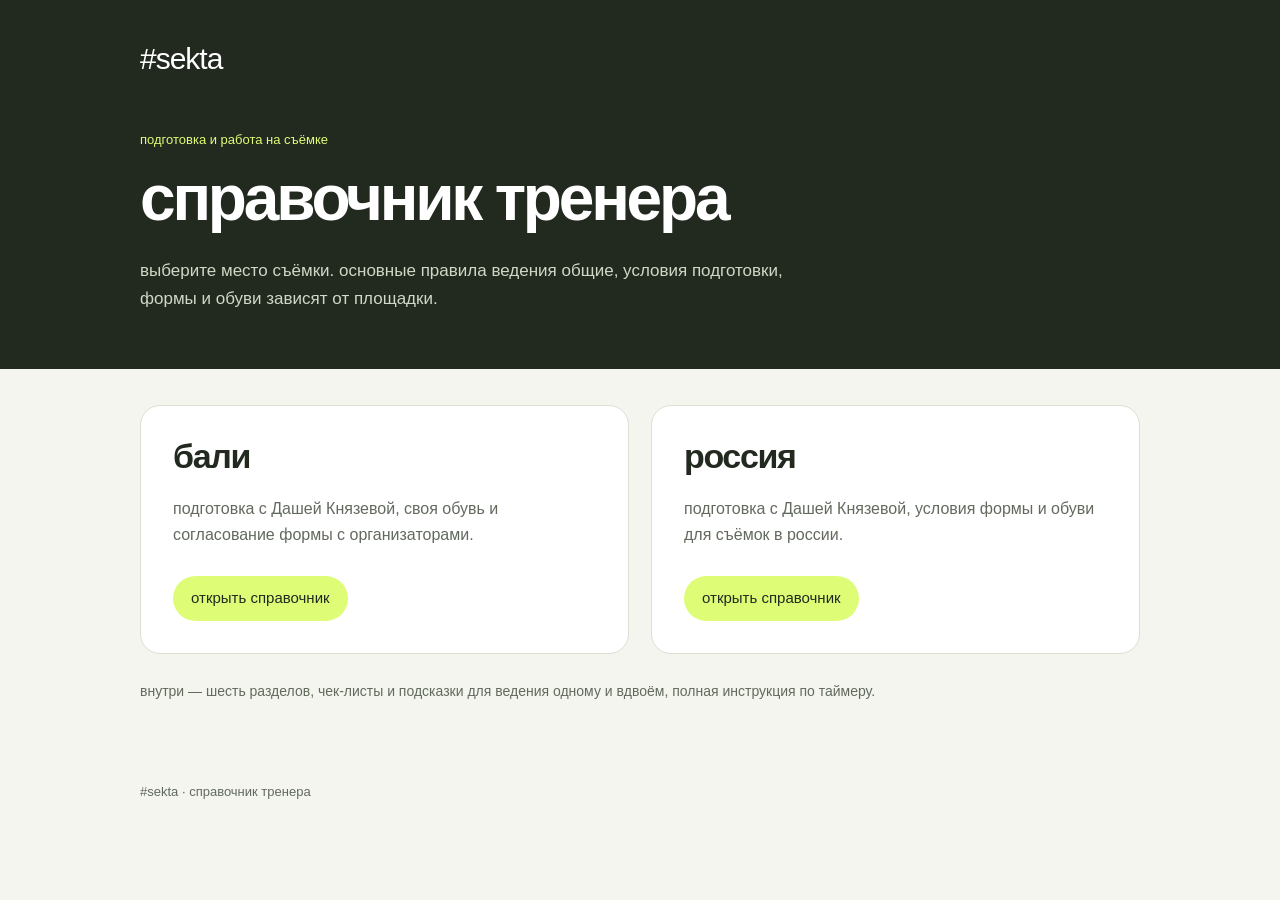
==== commit 6eab2f5d: "Add complete regional trainer guides with timer instructions" ====
--- a/trainer-instruction.html
+++ b/trainer-instruction.html
@@ -1,31 +1 @@
-<!doctype html>
-<html lang="ru">
-<head>
-<meta charset="utf-8">
-<meta name="viewport" content="width=device-width, initial-scale=1">
-<title>#sekta таймер — инструкция для тренера</title>
-<style>
-:root{color-scheme:light;--ink:#20251f;--muted:#535e55;--line:#d9e0da;--accent:#dffc77}*{box-sizing:border-box}html{scroll-behavior:smooth;scroll-padding-top:24px}body{margin:0;background:#f3f6f2;color:var(--ink);font-family:-apple-system,BlinkMacSystemFont,"Segoe UI",sans-serif;line-height:1.65;font-size:18px}header{background:#20251f;color:#fff;padding:48px max(24px,calc((100% - 980px)/2)) 44px}.brand{display:inline-block;font-size:24px;font-weight:700;letter-spacing:-.04em}.eyebrow{font-size:14px;letter-spacing:.08em;margin:25px 0 8px;color:#dffc77}h1{font-size:clamp(32px,5vw,52px);letter-spacing:-.04em;line-height:1.1;margin:0 0 20px;max-width:800px}header p{max-width:760px;color:#e0e6df}main{max-width:1028px;margin:auto;padding:28px 24px 70px}section,nav{background:white;border:1px solid var(--line);border-radius:18px;padding:30px;margin:0 0 22px}h2{font-size:28px;letter-spacing:-.025em;line-height:1.25;margin:0 0 20px}h3{font-size:21px;line-height:1.35;margin:26px 0 10px}p{margin:12px 0}a{color:#254c33;text-underline-offset:4px}header a{color:var(--accent)}strong{font-weight:750}li{margin:10px 0}ul,ol{padding-left:24px}.note{padding:18px 22px;border-left:5px solid #8ca947;background:#f3f8e8;border-radius:0 10px 10px 0;margin:20px 0}.pending{background:#fff6e8;border-color:#daa954}.small{font-size:15px;color:var(--muted)}.toc{display:grid;grid-template-columns:1fr 1fr;gap:10px 25px;list-style:none;padding:0}.toc a{display:block;padding:8px 0}.table-wrap{overflow-x:auto}table{width:100%;border-collapse:collapse;font-size:17px;margin:18px 0}th,td{padding:14px 12px;border-bottom:1px solid var(--line);vertical-align:top;text-align:left}th{background:#edf2e9;line-height:1.4}th:first-child,td:first-child{min-width:140px}code,.time{font-family:ui-monospace,SFMono-Regular,monospace;font-variant-numeric:tabular-nums;white-space:nowrap}.formula{padding:18px;background:#f1f4ef;border-radius:10px;line-height:1.9}.steps{counter-reset:step;list-style:none;padding:0}.steps li{position:relative;padding-left:44px;margin:20px 0}.steps li:before{counter-increment:step;content:counter(step);position:absolute;left:0;top:0;border-radius:50%;background:#e8f3cb;width:30px;height:30px;text-align:center;font-weight:700;line-height:30px}.toplink{font-size:15px;margin-top:24px;display:inline-block}footer{color:var(--muted);font-size:15px;text-align:center;padding:0 24px 35px}.no-break{break-inside:avoid}@media(max-width:650px){body{font-size:17px}header{padding:30px 22px}main{padding:20px 12px 40px}section,nav{padding:24px 20px}.toc{grid-template-columns:1fr}h2{font-size:25px}table{font-size:16px}}@media print{body{background:white;font-size:11pt}header{background:white;color:#111;padding:0 0 20px;border-bottom:2px solid #111}header p,.eyebrow{color:#444}main{padding:20px 0;max-width:none}section,nav{border:0;padding:0;margin-bottom:28px;break-inside:auto}h1{font-size:28pt}h2{font-size:19pt;break-after:avoid}h3{break-after:avoid}table{font-size:10pt}tr,.note{break-inside:avoid}.toplink{display:none}.table-wrap{overflow:visible}a{color:inherit}footer{text-align:left;padding:0}}
-.part-links{display:grid;grid-template-columns:1fr 1fr;gap:12px}.part-links a{display:flex;flex-direction:column;justify-content:center;min-height:90px;padding:18px 20px;background:#eff5dd;border:1px solid #b9c891;border-radius:12px;text-decoration:none}.part-links strong{font-size:21px;line-height:1.3}.part-links span{font-size:16px;margin-top:6px;color:var(--muted)}.part-heading{padding:10px 4px 18px}.part-heading h2{margin:0;font-size:30px}.part-heading p{margin-bottom:0;color:var(--muted)}@media(max-width:650px){.part-links{grid-template-columns:1fr}.part-links a{min-height:80px}.part-heading h2{font-size:26px}}@media print{.part-links{display:none}}
-</style>
-</head>
-<body>
-<header id="top"><div class="brand">#sekta таймер</div><div class="eyebrow">инструкция для тренера</div><h1>интервальный таймер: подготовка и работа на съёмке</h1><p>зачем нужен таймер, как вести упражнение и объяснение в заданных интервалах и как заранее подготовить таймер под свою тренировку.</p></header>
-<main>
-<nav aria-label="две части инструкции"><div class="part-links"><a href="#on-set"><strong>1. как работать на съёмке</strong><span>интервалы, сигналы и действия тренера</span></a><a href="#prepare"><strong>2. как подготовить свой таймер</strong><span>настройка, расчёт времени и передача файла</span></a></div></nav>
-<div class="note"><a href="https://dosvidannie.github.io/sekta-timer-preview/"><strong>открыть таймер в веб-браузере</strong></a>. настроить его можно с телефона; на съёмке удобнее большой экран.</div>
-<div class="part-heading" id="on-set"><h2>1. как работать на съёмке</h2></div>
-<section id="why"><h2>зачем нужен таймер</h2><ul><li>помогает уложить тренировку в длительность по тз;</li><li>делает работу и отдых чёткими и предсказуемыми для зрителя;</li><li>позволяет совместить упражнения с обратным отсчётом, который добавляют на монтаже.</li></ul><p>на монтаже также дублируют звуковые сигналы с нужной громкостью. поэтому движение и речь должны укладываться в заданные интервалы.</p><p>таймер стоит <strong>за кадром</strong>, экран виден тренеру. на съёмке им управляет <strong>продюсер</strong>: запускает, ставит паузу и возвращает нужный интервал для пересъёмки.</p></section>
-<section id="rest"><h2>отдых зрителя — ваше время на объяснение</h2><p><strong>отдых и объяснение — ОДИН интервал.</strong> зритель восстанавливается, а вы готовите его к следующему упражнению:</p><ol><li>покажите исходное положение;</li><li>один раз продемонстрируйте упражнение;</li><li>кратко проговорите основные фазы движения и ключевые моменты отстройки техники.</li></ol><p>объясняйте только то, что нужно для начала движения. к окончанию отдыха будьте готовы сразу перейти к выполнению. не продлевайте объяснение после сигнала.</p></section>
-<section id="work"><h2>работа — выполнение с пояснениями</h2><ol><li>с сигналом начала рабочего интервала сразу приступайте к упражнению.</li><li>в начале интервала проговорите дыхание: когда вдох, когда выдох.</li><li>во время выполнения давайте короткие подсказки по технике.</li><li>к сигналу окончания завершите движение и переходите к отдыху и объяснению следующего упражнения.</li></ol><p>если последний полный повтор уже не помещается во время, не начинайте его. дождитесь сигнала в исходном положении или подходящей для упражнения статике. <strong>не доделывайте повтор после сигнала.</strong></p><div class="note"><strong>два коротких писка — один сигнал перехода.</strong> это не два отдельных интервала и не дополнительное время на завершение движения. граница на экране и звуковой сигнал обозначают один переход.</div><p>первое нажатие «начать» отдельного писка не добавляет. разминка и заминка по умолчанию проходят без сигнала окончания. перед дублем быстро разберите порядок старта и переходов на площадке; там, где сигнал выключен, ориентируйтесь на экран.</p></section>
-<section id="retake"><h2>если не уложились в интервал</h2><p>выход за границу рабочего интервала требует пересъёмки этого интервала. сообщите продюсеру: он остановит отсчёт и вернёт нужный фрагмент. не продолжайте упражнение после сигнала и не сдвигайте из-за этого следующий этап.</p><p>если объяснение не помещается в отдых, сократите его до ключевых подсказок и повторите фрагмент. при подготовке тренировки заранее проверьте, сколько вы реально успеваете сказать за выбранное время.</p><p>пауза нужна для подготовки нового дубля; она не заменяет запланированное время отдыха и объяснения в готовой тренировке.</p></section>
-<section id="shoot"><h2>что видно на экране</h2><div class="table-wrap"><table><thead><tr><th>элемент</th><th>значение</th></tr></thead><tbody><tr><td>крупные цифры</td><td>время до конца текущего интервала.</td></tr><tr><td>цвет</td><td>текущий интервал по вашей схеме; цветная область уменьшается вместе с остатком времени.</td></tr><tr><td>далее</td><td>название и длительность следующего этапа. если у него нет названия, блок скрыт.</td></tr><tr><td>полных кругов впереди</td><td>круги после текущего, без него. в последнем круге — 0.</td></tr><tr><td>прошло / до конца тренировки</td><td>время внутри текущего таймера, с разминкой и заминкой. другие таймеры и паузы сюда не входят.</td></tr><tr><td>ожидает старта / пауза</td><td>отсчёт остановлен; дождитесь команды продюсера.</td></tr></tbody></table></div><p>после повтора или перехода счётчики пересчитываются по положению в таймере. это не хронометраж съёмки. ручной «подать сигнал» не запускает отсчёт и не переключает интервал; его значение продюсер объяснит перед дублем.</p></section>
-<div class="part-heading" id="prepare"><h2>2. как подготовить свой таймер</h2><p>создайте таймер заранее и отправьте продюсеру готовый файл.</p></div>
-<section id="plan"><h2>спланируйте тренировку</h2><p>сверьтесь с тз: разминка, основные блоки и заминка должны уложиться в заданные, например, 20 или 25 минут. объяснения во время отдыха уже входят в его длительность — <strong>не прибавляйте их второй раз</strong>.</p><p>один таймер может охватывать всю тренировку или отдельный блок. если в блоках разные интервалы или количество кругов, создайте несколько таймеров:</p><ul><li>первый — с разминкой;</li><li>промежуточные — без разминки и заминки;</li><li>последний — с заминкой.</li></ul><p>назовите их по порядку, например «01 · ноги», «02 · корпус». перед съёмкой быстро разберите на площадке порядок блоков, цвета и переходы.</p></section>
-<section id="create"><h2>создайте таймер</h2><ol class="steps"><li>откройте <a href="https://dosvidannie.github.io/sekta-timer-preview/">#sekta таймер</a> в обычной вкладке веб-браузера и нажмите «создать таймер».</li><li>задайте понятное название: например, имя тренера, тренировка и номер блока.</li><li>настройте интервалы в нужном порядке: <strong>отдых / объяснение → работа</strong>, затем следующие интервалы. если после разминки нужно показать первое упражнение, начните основную часть с отдыха / объяснения.</li><li>нажмите на длительность, прокрутите минуты и секунды, затем «применить». <code>00:20</code> — 20 секунд, <code>01:00</code> — одна минута.</li><li>выберите цвет и сигнал окончания у каждого интервала. добавляйте, удаляйте и переставляйте интервалы кнопками.</li><li>нажмите поле «круги» и выберите количество прокруткой. повторяется ВЕСЬ список основной части, в том числе отдых / объяснение.</li><li>включите нужные разминку и заминку и задайте их время. они выполняются по одному разу.</li><li>нажмите «сохранить».</li></ol><p>в новом таймере два неназванных интервала по <code>01:00</code>; настройте их под себя. названия необязательны: можно оставить пустыми или написать «отдых / объяснение», «приседания» и другие понятные обозначения.</p></section>
-<section id="time"><h2>проверьте длительность</h2><p><strong>основная часть</strong> = сумма интервалов одного круга × число кругов. <strong>всего</strong> = основная часть + включённые разминка и заминка.</p><p>если таймеров несколько, сложите их значения «всего». приложение не суммирует разные таймеры автоматически. если в готовой тренировке остаются вступление или переходы вне отсчёта, учтите их отдельно.</p><h3>пример на 20 минут</h3><div class="table-wrap"><table><thead><tr><th>часть</th><th>настройка</th><th>время</th></tr></thead><tbody><tr><td>таймер 1</td><td>разминка <code>03:00</code> + отдых / объяснение <code>00:20</code> и работа <code>00:40</code>, 6 кругов; без заминки</td><td><code>09:00</code></td></tr><tr><td>таймер 2</td><td>без разминки; отдых / объяснение <code>00:15</code> и работа <code>00:45</code>, 8 кругов + заминка <code>03:00</code></td><td><code>11:00</code></td></tr><tr><td><strong>итого</strong></td><td>объяснения включены в отдых</td><td><strong><code>20:00</code></strong></td></tr></tbody></table></div><p>это пример расчёта, а не обязательная схема тренировки. если нужны дополнительные вступления или переходы вне отсчёта, освободите для них время внутри лимита по тз.</p></section>
-<section id="signals"><h2>выберите цвета и сигналы</h2><p>например, одним цветом обозначьте работу, другим — отдых / объяснение. перед съёмкой быстро покажите на площадке, какой цвет что означает и в каком порядке идут интервалы.</p><p>у каждого интервала выбирается «двойной сигнал» или «без звука». новые основные интервалы заканчиваются двойным сигналом, разминка и заминка — без звука; настройки можно изменить.</p><p>сигнал окончания одного интервала одновременно обозначает начало следующего. для пробы нажмите «открыть таймер», затем «подать сигнал». отсчёт запускается отдельно кнопкой «начать». проверьте порядок этапов и завершите пробный запуск.</p><p>на площадке громкость проверяют заново: сигнал должен различаться на записи, не перебивать голос и не давать эха. громкость вашего устройства не передаётся вместе с таймером.</p></section>
-<section id="send"><h2>передайте таймер продюсеру</h2><ol class="steps"><li>на карточке сохранённого таймера откройте «действия» (···) → «поделиться».</li><li>отправьте <strong>json-файл</strong> через telegram, airdrop или другим удобным способом. если отправка недоступна, сначала сохраните файл и приложите его к сообщению.</li><li>для нескольких блоков отправьте файл каждого таймера и укажите порядок.</li><li>продюсер импортирует файлы на съёмочном устройстве. перед дублем быстро разберите последовательность, цвета и сигналы.</li></ol><p>переносятся названия, длительности и порядок интервалов, цвета, сигналы, круги, разминка и заминка. своё устройство приносить не обязательно.</p><p><strong>ссылка на сайт не передаёт ваш таймер — нужен json-файл.</strong> если внесли правки после отправки, сохраните и отправьте файл заново; импорт создаёт отдельную копию. сообщите продюсеру, какой вариант использовать.</p></section>
-<section id="storage"><h2>хранение и помощь</h2><p>таймеры хранятся в данных веб-браузера вашего устройства. обычное закрытие вкладки их сохраняет; очистка данных сайта может удалить список. оставьте себе экспортированные json-файлы.</p><p>рекомендуем веб-браузер: в html-просмотрщике звук может запаздывать или пропадать. если нет звука, проверьте кнопку «включить звук», уровень 1–5, громкость устройства и аудиовыход. до съёмки можно обновить страницу и повторить «подать сигнал».</p><p>по работе таймера пишите разработчику: <a href="https://t.me/dosvidannie">@dosvidannie</a>. укажите устройство и веб-браузер; по возможности приложите короткое видео проблемы.</p></section>
-</main><footer>#sekta таймер · инструкция для тренера</footer>
-</body></html>
+<!doctype html><html lang="ru"><head><meta charset="utf-8"><meta name="viewport" content="width=device-width,initial-scale=1"><meta name="theme-color" content="#22291f"><title>#sekta — справочник тренера</title><style>:root{color-scheme:light}*{box-sizing:border-box}body{margin:0;background:#f4f5ef;color:#22291f;font:17px/1.65 -apple-system,BlinkMacSystemFont,"Segoe UI",sans-serif}header{background:#22291f;color:white;padding:34px max(24px,calc((100% - 1000px)/2)) 56px}.brand{font-weight:400;font-size:30px;letter-spacing:-1px}.eyebrow{font-size:13px;color:#dffc77;margin:45px 0 14px}h1{font-size:clamp(36px,6vw,64px);font-weight:550;line-height:1.08;letter-spacing:-.05em;margin:0;max-width:760px}header p:last-child{color:#d0d8c7;max-width:650px;margin:24px 0 0}main{max-width:1048px;padding:36px 24px 64px;margin:auto}.cards{display:grid;grid-template-columns:1fr 1fr;gap:22px}.card{display:block;text-decoration:none;color:inherit;border:1px solid #dce0d3;border-radius:20px;padding:32px;background:white;transition:background .15s}.card:hover{background:#edf2df}.card:focus-visible{outline:3px solid #718a2f;outline-offset:5px}.card h2{font-size:34px;line-height:1.1;letter-spacing:-.04em;font-weight:550;margin:0 0 20px}.card p{color:#626a5e;font-size:16px;margin:0 0 28px}.open{display:inline-block;background:#dffc77;color:#22291f;padding:10px 18px;border-radius:30px;font-size:15px}.note{font-size:14px;color:#626a5e;margin-top:26px}footer{max-width:1048px;margin:auto;padding:0 24px 30px;color:#626a5e;font-size:13px}@media(max-width:650px){header{padding-block:26px 36px}.eyebrow{margin-top:32px}.cards{grid-template-columns:1fr}.card{padding:26px}.card h2{font-size:30px}main{padding-top:24px}}</style></head><body><header><div class="brand">#sekta</div><p class="eyebrow">подготовка и работа на съёмке</p><h1>справочник тренера</h1><p>выберите место съёмки. основные правила ведения общие, условия подготовки, формы и обуви зависят от площадки.</p></header><main><div class="cards"><a class="card" href="trainers-bali.html"><h2>бали</h2><p>подготовка с Дашей Князевой, своя обувь и согласование формы с организаторами.</p><span class="open">открыть справочник</span></a><a class="card" href="trainers-russia.html"><h2>россия</h2><p>подготовка с Дашей Князевой, условия формы и обуви для съёмок в россии.</p><span class="open">открыть справочник</span></a></div><p class="note">внутри — шесть разделов, чек-листы и подсказки для ведения одному и вдвоём, полная инструкция по таймеру.</p></main><footer>#sekta · справочник тренера</footer></body></html>
